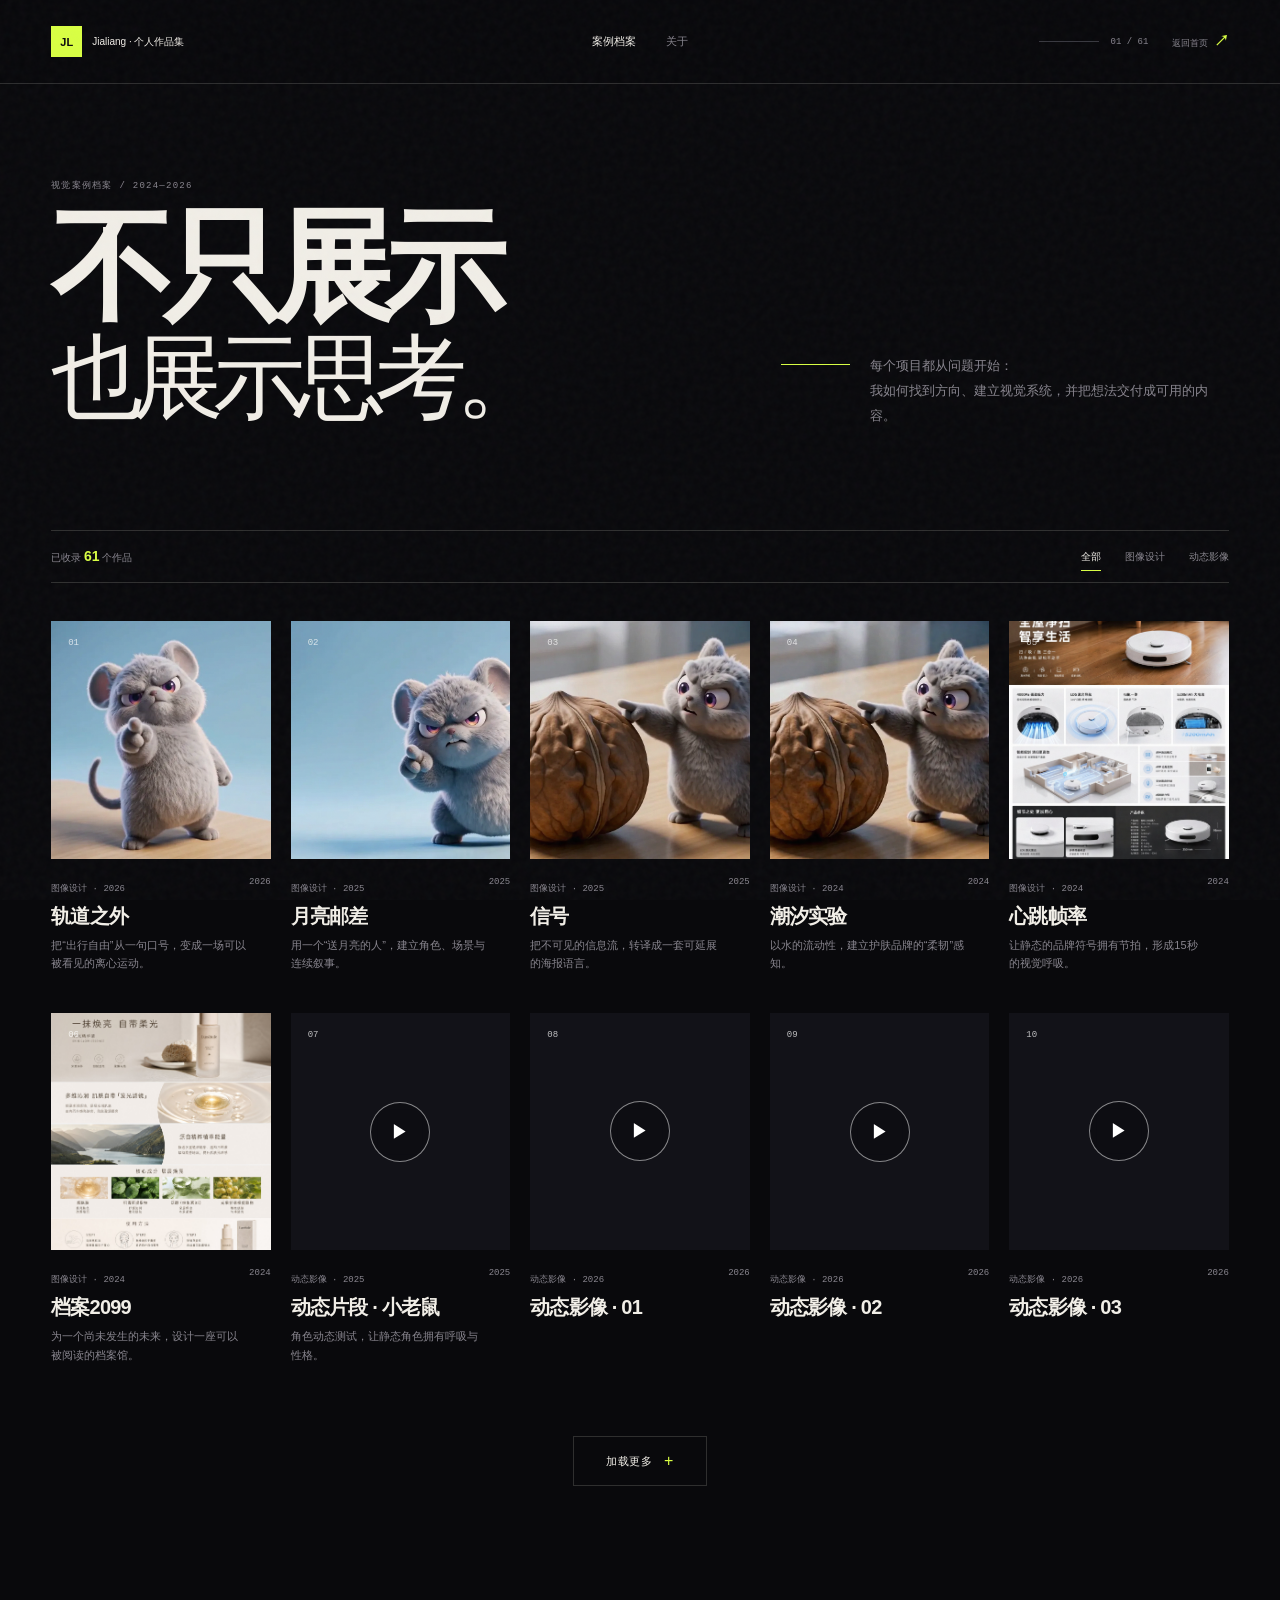
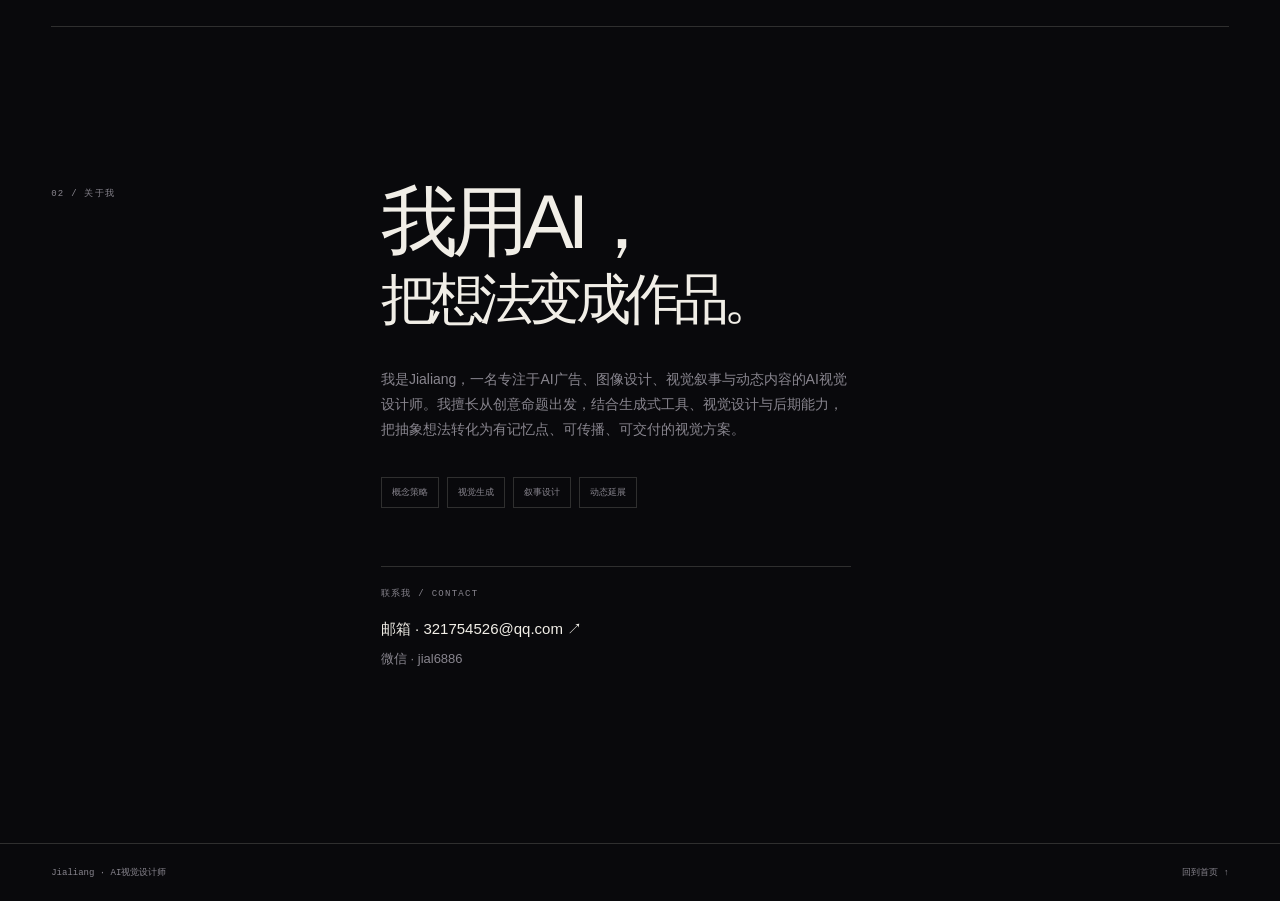
==== works.html @ 3bd09dd7 "update works.html" ====
<!doctype html>
<html lang="zh-CN">
<head>
<meta charset="utf-8">
<meta name="viewport" content="width=device-width,initial-scale=1">
<meta name="description" content="AI视觉设计案例档案">
<title>案例档案｜Jialiang</title>
<link rel="stylesheet" href="styles.css">
<link rel="stylesheet" href="gallery.css?v=20260818b">
<link rel="stylesheet" href="contact.css">
<script src="portfolio-data.js?v=20260819"></script>
</head>
<body class="works-page">
<div class="noise"></div>

<header class="works-header">
  <a class="logo" href="index.html"><i>JL</i><span>Jialiang · 个人作品集</span></a>
  <nav><a class="active" href="works.html">案例档案</a><a href="#about">关于</a></nav>
  <div class="header-tools">
    <span class="page-progress"><i></i></span>
    <span id="page-count">01 / 06</span>
    <a class="back-home" href="index.html">返回首页 <b>↗</b></a>
  </div>
</header>

<main class="works-main">
  <section class="works-intro">
    <div>
      <p class="overline">视觉案例档案 / 2024—2026</p>
      <h1>不只展示<br><em>也展示思考。</em></h1>
    </div>
    <div class="works-desc">
      <span class="intro-line"></span>
      <p>每个项目都从问题开始：<br>我如何找到方向、建立视觉系统，并把想法交付成可用的内容。</p>
    </div>
  </section>

  <div class="works-toolbar">
    <div class="works-count">已收录 <strong id="works-total">00</strong> 个作品</div>
    <div class="filters" id="works-filters">
      <button class="filter active" data-filter="全部">全部</button>
      <button class="filter" data-filter="图像设计">图像设计</button>
      <button class="filter" data-filter="动态影像">动态影像</button>
    </div>
  </div>

  <section id="works-grid" class="works-grid" aria-live="polite"></section>

  <div class="load-more-wrap">
    <button id="load-more" class="load-more" type="button">加载更多 <b>+</b></button>
  </div>

  <section id="about" class="works-about">
    <p class="overline">02 / 关于我</p>
    <div>
      <h2>我用AI，<br><em>把想法变成作品。</em></h2>
      <p>我是Jialiang，一名专注于AI广告、图像设计、视觉叙事与动态内容的AI视觉设计师。我擅长从创意命题出发，结合生成式工具、视觉设计与后期能力，把抽象想法转化为有记忆点、可传播、可交付的视觉方案。</p>
      <div class="about-tags"><span>概念策略</span><span>视觉生成</span><span>叙事设计</span><span>动态延展</span></div>
      <div class="contact-block">
        <p class="overline">联系我 / CONTACT</p>
        <a href="mailto:321754526@qq.com">邮箱 · 321754526@qq.com ↗</a>
        <span>微信 · jial6886</span>
      </div>
    </div>
  </section>
</main>

<footer class="works-footer">
  <span>Jialiang · AI视觉设计师</span>
  <a href="index.html">回到首页 ↑</a>
</footer>

<div id="lightbox" class="lightbox" aria-hidden="true">
  <div class="lightbox-top">
    <button id="lightbox-close" class="lightbox-close" aria-label="关闭">×</button>
    <span id="lightbox-count" class="lightbox-count">01 / 08</span>
  </div>
  <button id="lightbox-prev" class="lightbox-nav prev" aria-label="上一个">←</button>
  <button id="lightbox-next" class="lightbox-nav next" aria-label="下一个">→</button>
  <div class="lightbox-stage">
    <div class="lightbox-media">
      <img id="lightbox-image" src="" alt="">
      <video id="lightbox-video" controls controlsList="nodownload" disablePictureInPicture playsinline preload="metadata"></video>
    </div>
  </div>
  <div class="lightbox-caption">
    <div class="lightbox-caption-text">
      <p id="lightbox-kicker" class="overline"></p>
      <h2 id="lightbox-title"></h2>
      <p id="lightbox-note" class="lightbox-note"></p>
    </div>
  </div>
</div>

<script src="script.js?v=20260818b"></script>
</body>
</html>
---- styles.css ----
:root{--bg:#09090c;--panel:#121218;--white:#f1eee7;--muted:#88858e;--line:rgba(241,238,231,.16);--lime:#d9ff43;--violet:#8270ff;--serif:Georgia,'Times New Roman',serif}*{box-sizing:border-box}html{scroll-behavior:smooth}body{margin:0;background:var(--bg);color:var(--white);font-family:"Microsoft YaHei UI","Microsoft YaHei",Arial,sans-serif}body.no-scroll{overflow:hidden}a{text-decoration:none;color:inherit}button{font:inherit;color:inherit}.noise{position:fixed;inset:0;pointer-events:none;z-index:20;opacity:.035;background-image:url("data:image/svg+xml,%3Csvg viewBox='0 0 160 160' xmlns='http://www.w3.org/2000/svg'%3E%3Cfilter id='n'%3E%3CfeTurbulence type='fractalNoise' baseFrequency='.8' numOctaves='3'/%3E%3C/filter%3E%3Crect width='100%25' height='100%25' filter='url(%23n)'/%3E%3C/svg%3E")}.logo{display:flex;align-items:center;gap:10px}.logo i{display:grid;place-items:center;width:31px;height:31px;background:var(--lime);color:#09090c;font:700 11px Arial;font-style:normal}.logo span{font-size:10px}.home-page{min-height:100vh;overflow:hidden}.home-header,.home-footer{position:relative;z-index:2;display:flex;align-items:center;justify-content:space-between;padding:26px 4vw;font-size:11px;color:var(--muted)}.header-status{display:flex;align-items:center;gap:8px}.header-status b{width:6px;height:6px;background:var(--lime);border-radius:50%;box-shadow:0 0 0 4px rgba(217,255,67,.12)}.home-main{position:relative;display:grid;place-items:center;min-height:calc(100vh - 120px);padding:40px 8vw}.home-center{position:relative;z-index:2;width:min(720px,100%);text-align:center}.home-kicker{font-size:12px;color:var(--muted);letter-spacing:.08em;margin-bottom:28px}.home-kicker span{color:var(--lime)}.home-center h1{font:600 clamp(70px,12vw,170px)/.82 Arial,sans-serif;letter-spacing:-.09em;margin:0}.home-center h1 em{font:400 .72em var(--serif)}.home-center p{font-size:14px;line-height:1.8;color:var(--muted);margin:35px 0 42px}.enter-button{display:inline-flex;align-items:center;gap:28px;padding:17px 19px 17px 24px;border:1px solid var(--lime);color:var(--lime);font-size:13px;transition:.3s}.enter-button i{display:grid;place-items:center;width:30px;height:30px;background:var(--lime);color:#09090c;font-style:normal;font-size:18px;transition:.3s}.enter-button:hover{background:var(--lime);color:#09090c}.enter-button:hover i{transform:rotate(45deg)}.home-vertical,.home-side-note,.home-scroll{position:absolute;font:10px/1.5 Consolas,monospace;color:var(--muted);letter-spacing:.08em}.home-vertical{left:4vw;top:50%;writing-mode:vertical-rl;transform:translateY(-50%)}.home-vertical small,.home-scroll span{color:var(--lime)}.home-side-note{right:4vw;top:50%;transform:translateY(-50%)}.home-scroll{bottom:40px;left:50%;transform:translateX(-50%)}.home-footer{border-top:1px solid var(--line);padding-top:16px}.home-orbit{position:absolute;border:1px solid rgba(130,112,255,.42);border-radius:50%;pointer-events:none}.orbit-one{width:70vw;height:70vw;max-width:940px;max-height:940px;left:50%;top:50%;transform:translate(-50%,-50%) rotate(18deg);box-shadow:0 0 120px rgba(130,112,255,.12);animation:float 12s ease-in-out infinite}.orbit-two{width:47vw;height:47vw;max-width:620px;max-height:620px;left:50%;top:50%;transform:translate(-50%,-50%) rotate(-28deg);border-color:rgba(217,255,67,.2);animation:float 9s ease-in-out infinite reverse}.cursor-glow{position:fixed;left:0;top:0;width:580px;height:580px;margin:-290px 0 0 -290px;border-radius:50%;pointer-events:none;z-index:1;background:radial-gradient(circle,rgba(130,112,255,.15),rgba(217,255,67,.05) 42%,transparent 68%);opacity:0;transition:opacity .6s}@media(pointer:fine){.cursor-glow{opacity:1}}@keyframes float{50%{transform:translate(-50%,-50%) rotate(28deg) scale(1.03)}}
.works-header{height:84px;display:grid;grid-template-columns:1fr auto 1fr;align-items:center;padding:0 4vw;border-bottom:1px solid var(--line);position:sticky;top:0;z-index:15;background:rgba(9,9,12,.88);backdrop-filter:blur(18px)}.works-header nav{display:flex;gap:30px;font-size:11px;color:var(--muted)}.works-header nav a.active{color:var(--white)}.header-tools{display:flex;align-items:center;justify-content:flex-end;gap:12px;font:9px Consolas,monospace;color:var(--muted)}.page-progress{width:60px;height:1px;background:#38383f}.page-progress i{display:block;width:20%;height:1px;background:var(--lime);transition:width .25s}.back-home{margin-left:12px}.back-home b{color:var(--lime);font-size:15px}.works-main{max-width:1420px;margin:auto;padding:95px 4vw 130px}.works-intro{display:grid;grid-template-columns:1fr 38%;align-items:end;padding-bottom:90px}.overline{font:9px Consolas,monospace;letter-spacing:.14em;color:var(--muted);margin:0 0 26px}.works-intro h1{font:600 clamp(72px,9.5vw,150px)/.81 Arial,sans-serif;letter-spacing:-.09em;margin:0}.works-intro h1 em{font:400 .76em var(--serif)}.works-desc{display:flex;align-items:flex-start;gap:20px;padding-bottom:12px}.works-desc p{font-size:13px;line-height:1.9;color:var(--muted);margin:0}.intro-line{width:70px;height:1px;background:var(--lime);margin-top:10px}.works-toolbar{display:flex;justify-content:space-between;align-items:center;border-block:1px solid var(--line);padding:17px 0;margin-bottom:38px}.works-count{font-size:10px;color:var(--muted)}.works-count strong{color:var(--lime);font-size:14px}.filters{display:flex;gap:24px}.filter{border:0;background:none;padding:0;color:var(--muted);font-size:10px;cursor:pointer;position:relative}.filter:after{content:'';position:absolute;left:0;right:0;bottom:-7px;height:1px;background:var(--lime);transform:scaleX(0);transition:.25s}.filter.active,.filter:hover{color:var(--white)}.filter.active:after{transform:scaleX(1)}.works-grid{display:grid;grid-template-columns:repeat(2,1fr);gap:78px 26px}.work-card[hidden]{display:none}.featured{grid-column:span 2}.case-trigger{display:block;width:100%;padding:0;border:0;background:none;text-align:left;cursor:pointer}.work-image{position:relative;overflow:hidden;background:var(--panel);aspect-ratio:1.3}.featured .work-image{aspect-ratio:2.06}.work-image img{width:100%;height:100%;object-fit:cover;transition:transform .8s cubic-bezier(.2,.7,.2,1),filter .45s}.work-image:after{content:'';position:absolute;inset:0;background:rgba(9,9,12,0);transition:.4s}.work-card:hover img{transform:scale(1.055);filter:saturate(1.18)}.work-card:hover .work-image:after{background:rgba(9,9,12,.2)}.image-index{position:absolute;z-index:2;top:17px;left:17px;font:9px Consolas,monospace;color:rgba(255,255,255,.72)}.view-mark{position:absolute;z-index:2;right:18px;bottom:18px;padding:11px 13px;background:var(--lime);color:#09090c;font-size:10px;opacity:0;transform:translateY(10px);transition:.35s}.work-card:hover .view-mark{opacity:1;transform:none}.work-info{display:flex;justify-content:space-between;padding-top:18px}.work-info small,.work-info time{font:9px Consolas,monospace;color:var(--muted)}.work-info h2{font-size:26px;letter-spacing:-.05em;margin:9px 0 5px}.work-info p{font-size:11px;color:var(--muted);margin:0;max-width:500px}.works-about{display:grid;grid-template-columns:20% 1fr;gap:8%;padding:160px 0 45px;border-top:1px solid var(--line);margin-top:140px}.works-about h2{font:500 clamp(50px,6vw,88px)/.9 Arial,sans-serif;letter-spacing:-.08em;margin:0 0 30px}.works-about h2 em{font:400 .72em var(--serif)}.works-about>div>p{max-width:470px;font-size:14px;line-height:1.8;color:var(--muted)}.about-tags{display:flex;gap:8px;flex-wrap:wrap;margin-top:35px}.about-tags span{border:1px solid var(--line);padding:8px 10px;font-size:9px;color:var(--muted)}.works-footer{display:flex;justify-content:space-between;padding:22px 4vw;border-top:1px solid var(--line);color:var(--muted);font:9px Consolas,monospace}.case-overlay{position:fixed;inset:0;z-index:30;background:rgba(0,0,0,.76);backdrop-filter:blur(12px);opacity:0;pointer-events:none;transition:opacity .4s;overflow:auto}.case-overlay.open{opacity:1;pointer-events:auto}.case-close{position:fixed;z-index:33;right:28px;top:22px;width:44px;height:44px;border:1px solid rgba(255,255,255,.3);background:#09090c;color:var(--white);font-size:27px;cursor:pointer}.case-panel{min-height:100vh;background:#101015;width:min(1180px,94vw);margin-left:auto;transform:translateX(100%);transition:transform .55s cubic-bezier(.76,0,.24,1)}.case-overlay.open .case-panel{transform:none}.case-hero{display:grid;grid-template-columns:58% 42%;min-height:620px}.case-hero>img{width:100%;height:100%;object-fit:cover}.case-hero>div{padding:95px 58px;display:flex;flex-direction:column;justify-content:flex-end}.case-hero h2{font:600 clamp(52px,6vw,90px)/.88 Arial;margin:0 0 28px;letter-spacing:-.07em}.case-hero>div>p:last-child{font-size:14px;line-height:1.8;color:var(--muted)}.case-body{padding:65px 6vw 85px}.case-facts{display:grid;grid-template-columns:repeat(3,1fr);border-block:1px solid var(--line);padding:20px 0;margin-bottom:75px}.case-facts span{font-size:9px;color:var(--muted);border-right:1px solid var(--line);padding-left:20px}.case-facts span:first-child{padding-left:0}.case-facts span:last-child{border:0}.case-facts strong{display:block;color:var(--white);font-size:12px;font-weight:400;margin-top:8px}.case-sections{display:grid;grid-template-columns:repeat(3,1fr);gap:42px}.case-sections section{border-top:1px solid var(--line);padding-top:16px}.case-sections small{font:9px Consolas,monospace;color:var(--lime)}.case-sections p{font-size:13px;line-height:1.8;color:#aaa7ae}.case-gallery{margin-top:76px;border-top:1px solid var(--line);padding-top:24px}.case-gallery img{display:block;width:100%;background:#15151c}.case-next{display:flex;justify-content:space-between;align-items:center;border-top:1px solid var(--line);margin-top:75px;padding-top:20px;font-size:10px;color:var(--muted)}.case-next button{border:0;background:none;color:var(--lime);cursor:pointer}.work-card{opacity:0;transform:translateY(30px);transition:opacity .8s cubic-bezier(.2,.7,.2,1),transform .8s cubic-bezier(.2,.7,.2,1)}.work-card.revealed{opacity:1;transform:none}.home-center>*{opacity:0;animation:enterUp 1s cubic-bezier(.2,.7,.2,1) forwards}.home-center>*:nth-child(1){animation-delay:.08s}.home-center>*:nth-child(2){animation-delay:.16s}.home-center>*:nth-child(3){animation-delay:.28s}.home-center>*:nth-child(4){animation-delay:.4s}@keyframes enterUp{from{opacity:0;transform:translateY(28px);filter:blur(7px)}to{opacity:1;transform:none;filter:none}}
@media(max-width:760px){.home-header,.home-footer{padding-inline:20px}.home-main{padding:30px 20px}.home-vertical{left:20px;top:20px;transform:none;writing-mode:horizontal-tb}.home-side-note{display:none}.home-center h1{font-size:clamp(66px,19vw,120px)}.works-header{padding:0 20px;height:72px;grid-template-columns:1fr auto}.works-header nav,.page-progress,.header-tools>span{display:none}.works-main{padding:60px 20px 80px}.works-intro{display:block;padding-bottom:55px}.works-intro h1{font-size:74px}.works-desc{margin-top:38px}.works-toolbar{display:block}.filters{overflow:auto;white-space:nowrap;margin-top:20px;padding-bottom:7px}.works-grid{display:block}.work-card,.featured{margin-bottom:55px;opacity:1;transform:none;transition:none}.work-image,.featured .work-image{aspect-ratio:1.18}.works-about{display:block;padding-top:80px;margin-top:80px}.works-about h2{font-size:55px}.case-panel{width:100vw}.case-hero{display:block}.case-hero>img{height:45vh}.case-hero>div{padding:55px 24px}.case-body{padding:45px 24px}.case-facts,.case-sections{grid-template-columns:1fr}.case-facts span{border-right:0;border-bottom:1px solid var(--line);padding:14px 0}.case-sections{gap:28px}.case-close{right:14px;top:14px}.works-footer{padding-inline:20px}}
---- gallery.css ----
/* ===== 极简媒体画廊（方案 A） ===== */
.works-grid{display:grid;grid-template-columns:repeat(5,1fr);gap:40px 20px}
.work-trigger{display:block;width:100%;padding:0;border:0;background:none;text-align:left;cursor:pointer;color:inherit}
.work-image{aspect-ratio:1/1.08}
.work-media{display:block;width:100%;height:100%;object-fit:cover;pointer-events:none;-webkit-user-select:none;user-select:none;-webkit-user-drag:none;user-drag:none;transition:transform .8s cubic-bezier(.2,.7,.2,1),filter .45s}
.work-card:hover .work-media{transform:scale(1.05);filter:saturate(1.15)}
.play-badge{position:absolute;z-index:2;left:50%;top:50%;width:60px;height:60px;margin:-30px 0 0 -30px;display:grid;place-items:center;border:1px solid rgba(255,255,255,.5);border-radius:50%;background:rgba(9,9,12,.42);backdrop-filter:blur(5px);color:#fff;font-size:18px;transition:.35s}
.work-card:hover .play-badge{background:var(--lime);color:#09090c;border-color:var(--lime)}
.works-grid .work-info h2{font-size:20px;letter-spacing:-.04em;margin:8px 0 6px}
.works-grid .work-info p{font-size:11px;line-height:1.7;color:var(--muted)}

/* 加载更多 */
.load-more-wrap{display:flex;justify-content:center;padding:72px 0 0}
.load-more-wrap[hidden]{display:none}
.load-more{display:inline-flex;align-items:center;gap:12px;padding:15px 32px;border:1px solid var(--line);background:none;color:var(--white);font-size:11px;letter-spacing:.04em;cursor:pointer;transition:.3s}
.load-more b{color:var(--lime);font-size:16px;font-weight:400;transition:transform .3s}
.load-more:hover{border-color:var(--lime);color:var(--lime)}
.load-more:hover b{transform:rotate(90deg)}

/* ===== 灯箱 ===== */
.lightbox{position:fixed;inset:0;z-index:60;display:flex;flex-direction:column;background:rgba(6,6,9,.94);backdrop-filter:blur(9px);opacity:0;pointer-events:none;transition:opacity .35s}
.lightbox.open{opacity:1;pointer-events:auto}
.lightbox-top{position:absolute;top:0;left:0;right:0;z-index:3;display:flex;justify-content:space-between;align-items:center;padding:20px 28px}
.lightbox-close{width:44px;height:44px;border:1px solid rgba(255,255,255,.3);background:transparent;color:var(--white);font-size:26px;line-height:1;cursor:pointer;transition:.3s}
.lightbox-close:hover{border-color:var(--lime);color:var(--lime)}
.lightbox-count{font:10px Consolas,monospace;letter-spacing:.08em;color:var(--muted)}
.lightbox-stage{flex:1;display:flex;align-items:center;justify-content:center;min-height:0;padding:80px 130px 18px}
.lightbox-media{position:relative;width:100%;height:100%;display:flex;align-items:center;justify-content:center}
.lightbox-media img,.lightbox-media video{max-width:100%;max-height:100%;object-fit:contain;-webkit-user-select:none;user-select:none;-webkit-user-drag:none;user-drag:none;-webkit-touch-callout:none}
.lightbox-media img{background:transparent}
.lightbox-media video{background:#000;border-radius:2px}
.lightbox-media [hidden]{display:none}
.lightbox-caption{display:flex;justify-content:space-between;align-items:flex-end;gap:40px;padding:22px 130px 34px}
.lightbox-caption-text{max-width:620px}
.lightbox-caption .overline{margin:0 0 14px}
.lightbox-caption h2{font:600 clamp(30px,4vw,52px)/1.02 Arial,sans-serif;letter-spacing:-.05em;margin:0 0 12px}
.lightbox-note{font-size:13px;line-height:1.8;color:var(--muted);margin:0}
.lightbox-note[hidden]{display:none}
.lightbox-nav{position:absolute;top:50%;transform:translateY(-50%);z-index:3;width:54px;height:54px;display:grid;place-items:center;border:1px solid rgba(255,255,255,.28);background:rgba(9,9,12,.5);color:var(--white);font-size:20px;cursor:pointer;transition:.3s}
.lightbox-nav:hover{background:var(--lime);color:#09090c;border-color:var(--lime)}
.lightbox-nav.prev{left:26px}
.lightbox-nav.next{right:26px}

@media(min-width:761px) and (max-width:1100px){
  .works-grid{grid-template-columns:repeat(3,1fr);gap:36px 18px}
}

@media(max-width:760px){
  .works-grid{display:grid;grid-template-columns:1fr;gap:52px 0}
  .work-card{margin-bottom:0}
  .work-image{aspect-ratio:1/1.06}
  .lightbox-stage{padding:70px 16px 12px}
  .lightbox-caption{padding:16px 16px 26px}
  .lightbox-caption h2{font-size:28px}
  .lightbox-nav{width:44px;height:44px}
  .lightbox-nav.prev{left:10px}
  .lightbox-nav.next{right:10px}
  .lightbox-top{padding:14px 16px}
}
---- contact.css ----
.contact-block{display:grid;grid-template-columns:1fr;gap:11px;margin-top:58px;padding-top:20px;border-top:1px solid var(--line);max-width:470px}.contact-block .overline{margin:0 0 9px}.contact-block a{font-size:15px;color:var(--white)}.contact-block>a:hover{color:var(--lime)}.contact-block>span{font-size:13px;color:var(--muted)}
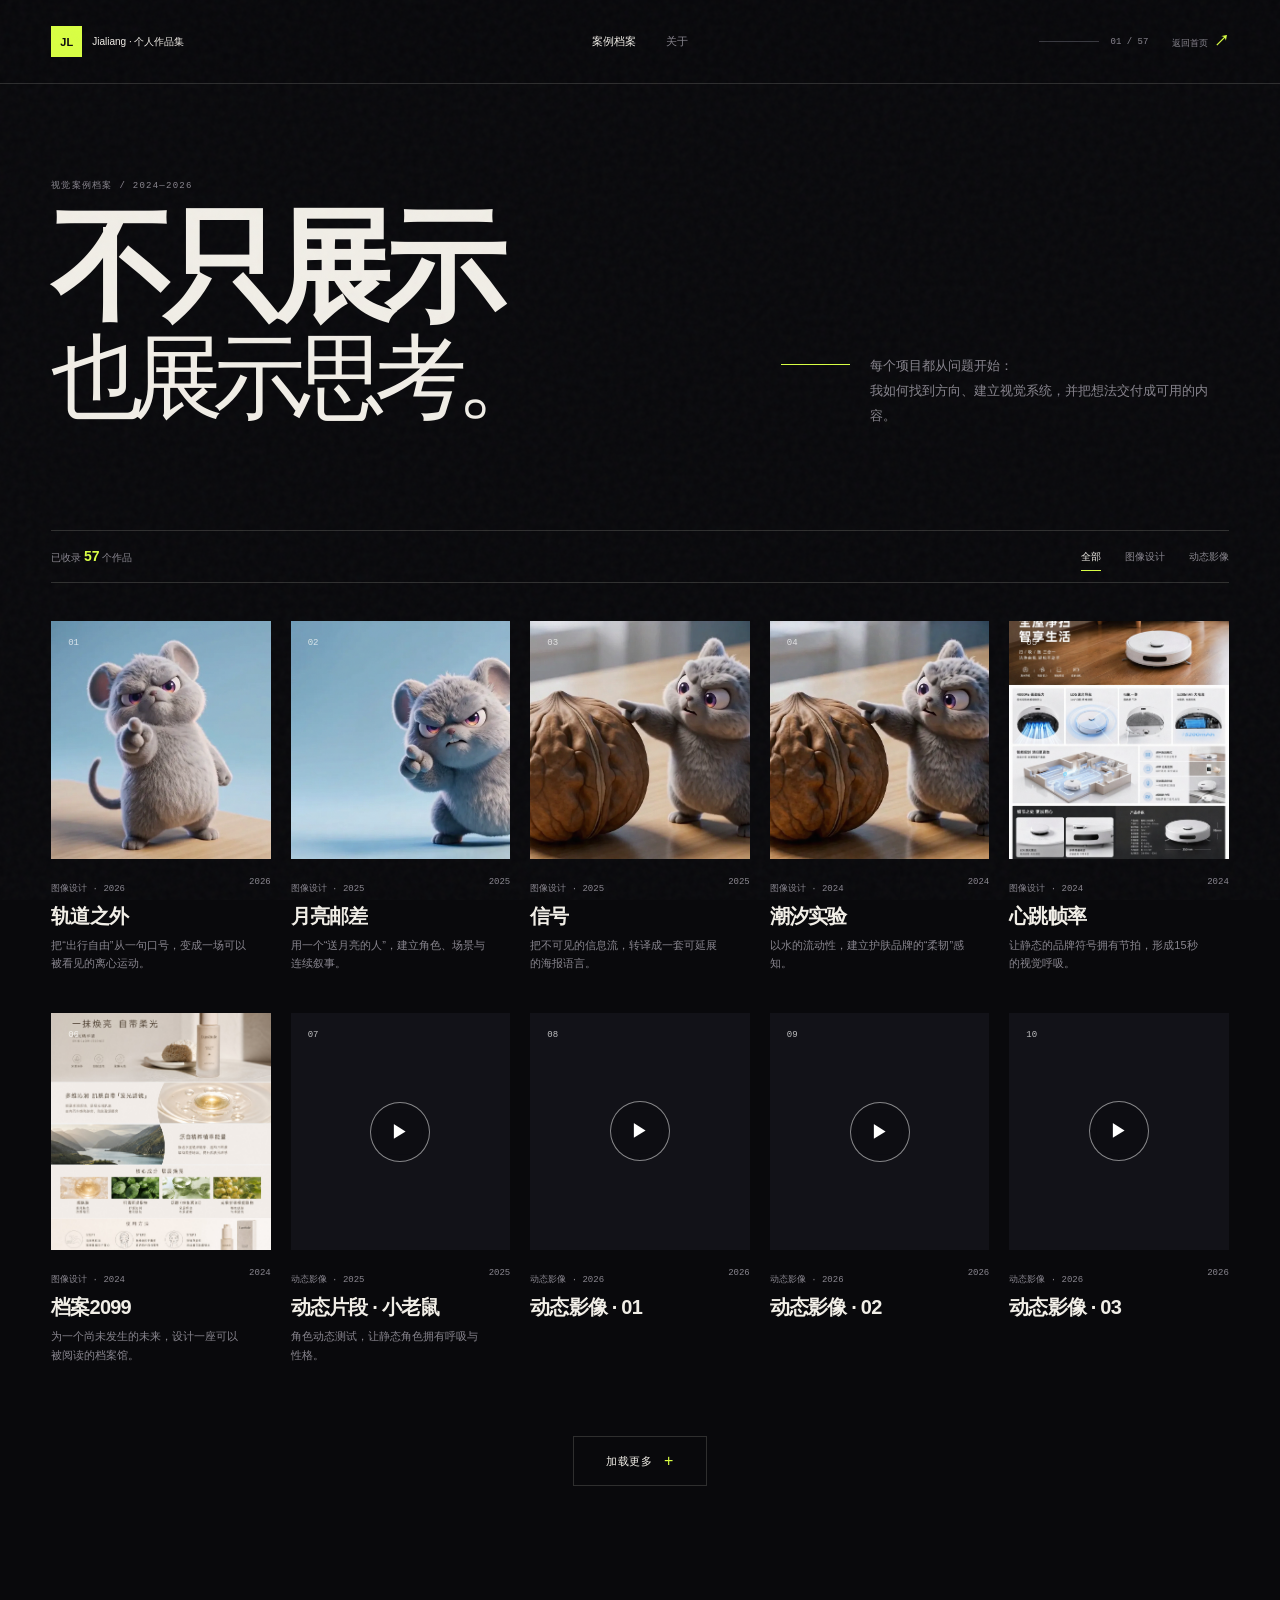
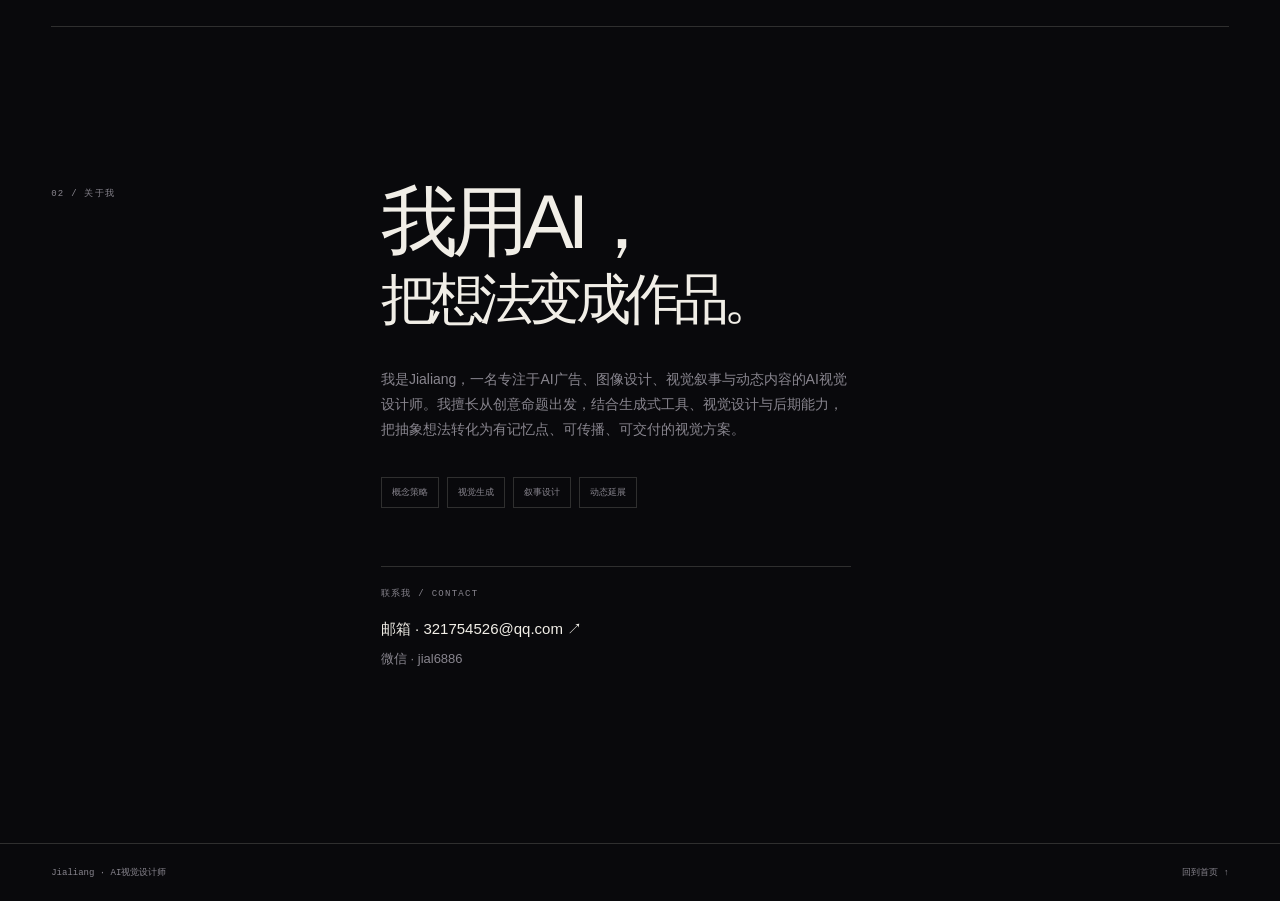
==== commit 3f73cf7c: "update works.html" ====
--- a/works.html
+++ b/works.html
@@ -5,7 +5,7 @@
 <meta name="viewport" content="width=device-width,initial-scale=1">
 <meta name="description" content="AI视觉设计案例档案">
 <title>案例档案｜Jialiang</title>
-<link rel="stylesheet" href="styles.css">
+<link rel="stylesheet" href="styles.css?v=20260819">
 <link rel="stylesheet" href="gallery.css?v=20260818b">
 <link rel="stylesheet" href="contact.css">
 <script src="portfolio-data.js?v=20260819"></script>
--- a/styles.css
+++ b/styles.css
@@ -1,3 +1,3 @@
-:root{--bg:#09090c;--panel:#121218;--white:#f1eee7;--muted:#88858e;--line:rgba(241,238,231,.16);--lime:#d9ff43;--violet:#8270ff;--serif:Georgia,'Times New Roman',serif}*{box-sizing:border-box}html{scroll-behavior:smooth}body{margin:0;background:var(--bg);color:var(--white);font-family:"Microsoft YaHei UI","Microsoft YaHei",Arial,sans-serif}body.no-scroll{overflow:hidden}a{text-decoration:none;color:inherit}button{font:inherit;color:inherit}.noise{position:fixed;inset:0;pointer-events:none;z-index:20;opacity:.035;background-image:url("data:image/svg+xml,%3Csvg viewBox='0 0 160 160' xmlns='http://www.w3.org/2000/svg'%3E%3Cfilter id='n'%3E%3CfeTurbulence type='fractalNoise' baseFrequency='.8' numOctaves='3'/%3E%3C/filter%3E%3Crect width='100%25' height='100%25' filter='url(%23n)'/%3E%3C/svg%3E")}.logo{display:flex;align-items:center;gap:10px}.logo i{display:grid;place-items:center;width:31px;height:31px;background:var(--lime);color:#09090c;font:700 11px Arial;font-style:normal}.logo span{font-size:10px}.home-page{min-height:100vh;overflow:hidden}.home-header,.home-footer{position:relative;z-index:2;display:flex;align-items:center;justify-content:space-between;padding:26px 4vw;font-size:11px;color:var(--muted)}.header-status{display:flex;align-items:center;gap:8px}.header-status b{width:6px;height:6px;background:var(--lime);border-radius:50%;box-shadow:0 0 0 4px rgba(217,255,67,.12)}.home-main{position:relative;display:grid;place-items:center;min-height:calc(100vh - 120px);padding:40px 8vw}.home-center{position:relative;z-index:2;width:min(720px,100%);text-align:center}.home-kicker{font-size:12px;color:var(--muted);letter-spacing:.08em;margin-bottom:28px}.home-kicker span{color:var(--lime)}.home-center h1{font:600 clamp(70px,12vw,170px)/.82 Arial,sans-serif;letter-spacing:-.09em;margin:0}.home-center h1 em{font:400 .72em var(--serif)}.home-center p{font-size:14px;line-height:1.8;color:var(--muted);margin:35px 0 42px}.enter-button{display:inline-flex;align-items:center;gap:28px;padding:17px 19px 17px 24px;border:1px solid var(--lime);color:var(--lime);font-size:13px;transition:.3s}.enter-button i{display:grid;place-items:center;width:30px;height:30px;background:var(--lime);color:#09090c;font-style:normal;font-size:18px;transition:.3s}.enter-button:hover{background:var(--lime);color:#09090c}.enter-button:hover i{transform:rotate(45deg)}.home-vertical,.home-side-note,.home-scroll{position:absolute;font:10px/1.5 Consolas,monospace;color:var(--muted);letter-spacing:.08em}.home-vertical{left:4vw;top:50%;writing-mode:vertical-rl;transform:translateY(-50%)}.home-vertical small,.home-scroll span{color:var(--lime)}.home-side-note{right:4vw;top:50%;transform:translateY(-50%)}.home-scroll{bottom:40px;left:50%;transform:translateX(-50%)}.home-footer{border-top:1px solid var(--line);padding-top:16px}.home-orbit{position:absolute;border:1px solid rgba(130,112,255,.42);border-radius:50%;pointer-events:none}.orbit-one{width:70vw;height:70vw;max-width:940px;max-height:940px;left:50%;top:50%;transform:translate(-50%,-50%) rotate(18deg);box-shadow:0 0 120px rgba(130,112,255,.12);animation:float 12s ease-in-out infinite}.orbit-two{width:47vw;height:47vw;max-width:620px;max-height:620px;left:50%;top:50%;transform:translate(-50%,-50%) rotate(-28deg);border-color:rgba(217,255,67,.2);animation:float 9s ease-in-out infinite reverse}.cursor-glow{position:fixed;left:0;top:0;width:580px;height:580px;margin:-290px 0 0 -290px;border-radius:50%;pointer-events:none;z-index:1;background:radial-gradient(circle,rgba(130,112,255,.15),rgba(217,255,67,.05) 42%,transparent 68%);opacity:0;transition:opacity .6s}@media(pointer:fine){.cursor-glow{opacity:1}}@keyframes float{50%{transform:translate(-50%,-50%) rotate(28deg) scale(1.03)}}
-.works-header{height:84px;display:grid;grid-template-columns:1fr auto 1fr;align-items:center;padding:0 4vw;border-bottom:1px solid var(--line);position:sticky;top:0;z-index:15;background:rgba(9,9,12,.88);backdrop-filter:blur(18px)}.works-header nav{display:flex;gap:30px;font-size:11px;color:var(--muted)}.works-header nav a.active{color:var(--white)}.header-tools{display:flex;align-items:center;justify-content:flex-end;gap:12px;font:9px Consolas,monospace;color:var(--muted)}.page-progress{width:60px;height:1px;background:#38383f}.page-progress i{display:block;width:20%;height:1px;background:var(--lime);transition:width .25s}.back-home{margin-left:12px}.back-home b{color:var(--lime);font-size:15px}.works-main{max-width:1420px;margin:auto;padding:95px 4vw 130px}.works-intro{display:grid;grid-template-columns:1fr 38%;align-items:end;padding-bottom:90px}.overline{font:9px Consolas,monospace;letter-spacing:.14em;color:var(--muted);margin:0 0 26px}.works-intro h1{font:600 clamp(72px,9.5vw,150px)/.81 Arial,sans-serif;letter-spacing:-.09em;margin:0}.works-intro h1 em{font:400 .76em var(--serif)}.works-desc{display:flex;align-items:flex-start;gap:20px;padding-bottom:12px}.works-desc p{font-size:13px;line-height:1.9;color:var(--muted);margin:0}.intro-line{width:70px;height:1px;background:var(--lime);margin-top:10px}.works-toolbar{display:flex;justify-content:space-between;align-items:center;border-block:1px solid var(--line);padding:17px 0;margin-bottom:38px}.works-count{font-size:10px;color:var(--muted)}.works-count strong{color:var(--lime);font-size:14px}.filters{display:flex;gap:24px}.filter{border:0;background:none;padding:0;color:var(--muted);font-size:10px;cursor:pointer;position:relative}.filter:after{content:'';position:absolute;left:0;right:0;bottom:-7px;height:1px;background:var(--lime);transform:scaleX(0);transition:.25s}.filter.active,.filter:hover{color:var(--white)}.filter.active:after{transform:scaleX(1)}.works-grid{display:grid;grid-template-columns:repeat(2,1fr);gap:78px 26px}.work-card[hidden]{display:none}.featured{grid-column:span 2}.case-trigger{display:block;width:100%;padding:0;border:0;background:none;text-align:left;cursor:pointer}.work-image{position:relative;overflow:hidden;background:var(--panel);aspect-ratio:1.3}.featured .work-image{aspect-ratio:2.06}.work-image img{width:100%;height:100%;object-fit:cover;transition:transform .8s cubic-bezier(.2,.7,.2,1),filter .45s}.work-image:after{content:'';position:absolute;inset:0;background:rgba(9,9,12,0);transition:.4s}.work-card:hover img{transform:scale(1.055);filter:saturate(1.18)}.work-card:hover .work-image:after{background:rgba(9,9,12,.2)}.image-index{position:absolute;z-index:2;top:17px;left:17px;font:9px Consolas,monospace;color:rgba(255,255,255,.72)}.view-mark{position:absolute;z-index:2;right:18px;bottom:18px;padding:11px 13px;background:var(--lime);color:#09090c;font-size:10px;opacity:0;transform:translateY(10px);transition:.35s}.work-card:hover .view-mark{opacity:1;transform:none}.work-info{display:flex;justify-content:space-between;padding-top:18px}.work-info small,.work-info time{font:9px Consolas,monospace;color:var(--muted)}.work-info h2{font-size:26px;letter-spacing:-.05em;margin:9px 0 5px}.work-info p{font-size:11px;color:var(--muted);margin:0;max-width:500px}.works-about{display:grid;grid-template-columns:20% 1fr;gap:8%;padding:160px 0 45px;border-top:1px solid var(--line);margin-top:140px}.works-about h2{font:500 clamp(50px,6vw,88px)/.9 Arial,sans-serif;letter-spacing:-.08em;margin:0 0 30px}.works-about h2 em{font:400 .72em var(--serif)}.works-about>div>p{max-width:470px;font-size:14px;line-height:1.8;color:var(--muted)}.about-tags{display:flex;gap:8px;flex-wrap:wrap;margin-top:35px}.about-tags span{border:1px solid var(--line);padding:8px 10px;font-size:9px;color:var(--muted)}.works-footer{display:flex;justify-content:space-between;padding:22px 4vw;border-top:1px solid var(--line);color:var(--muted);font:9px Consolas,monospace}.case-overlay{position:fixed;inset:0;z-index:30;background:rgba(0,0,0,.76);backdrop-filter:blur(12px);opacity:0;pointer-events:none;transition:opacity .4s;overflow:auto}.case-overlay.open{opacity:1;pointer-events:auto}.case-close{position:fixed;z-index:33;right:28px;top:22px;width:44px;height:44px;border:1px solid rgba(255,255,255,.3);background:#09090c;color:var(--white);font-size:27px;cursor:pointer}.case-panel{min-height:100vh;background:#101015;width:min(1180px,94vw);margin-left:auto;transform:translateX(100%);transition:transform .55s cubic-bezier(.76,0,.24,1)}.case-overlay.open .case-panel{transform:none}.case-hero{display:grid;grid-template-columns:58% 42%;min-height:620px}.case-hero>img{width:100%;height:100%;object-fit:cover}.case-hero>div{padding:95px 58px;display:flex;flex-direction:column;justify-content:flex-end}.case-hero h2{font:600 clamp(52px,6vw,90px)/.88 Arial;margin:0 0 28px;letter-spacing:-.07em}.case-hero>div>p:last-child{font-size:14px;line-height:1.8;color:var(--muted)}.case-body{padding:65px 6vw 85px}.case-facts{display:grid;grid-template-columns:repeat(3,1fr);border-block:1px solid var(--line);padding:20px 0;margin-bottom:75px}.case-facts span{font-size:9px;color:var(--muted);border-right:1px solid var(--line);padding-left:20px}.case-facts span:first-child{padding-left:0}.case-facts span:last-child{border:0}.case-facts strong{display:block;color:var(--white);font-size:12px;font-weight:400;margin-top:8px}.case-sections{display:grid;grid-template-columns:repeat(3,1fr);gap:42px}.case-sections section{border-top:1px solid var(--line);padding-top:16px}.case-sections small{font:9px Consolas,monospace;color:var(--lime)}.case-sections p{font-size:13px;line-height:1.8;color:#aaa7ae}.case-gallery{margin-top:76px;border-top:1px solid var(--line);padding-top:24px}.case-gallery img{display:block;width:100%;background:#15151c}.case-next{display:flex;justify-content:space-between;align-items:center;border-top:1px solid var(--line);margin-top:75px;padding-top:20px;font-size:10px;color:var(--muted)}.case-next button{border:0;background:none;color:var(--lime);cursor:pointer}.work-card{opacity:0;transform:translateY(30px);transition:opacity .8s cubic-bezier(.2,.7,.2,1),transform .8s cubic-bezier(.2,.7,.2,1)}.work-card.revealed{opacity:1;transform:none}.home-center>*{opacity:0;animation:enterUp 1s cubic-bezier(.2,.7,.2,1) forwards}.home-center>*:nth-child(1){animation-delay:.08s}.home-center>*:nth-child(2){animation-delay:.16s}.home-center>*:nth-child(3){animation-delay:.28s}.home-center>*:nth-child(4){animation-delay:.4s}@keyframes enterUp{from{opacity:0;transform:translateY(28px);filter:blur(7px)}to{opacity:1;transform:none;filter:none}}
+:root{--bg:#09090c;--panel:#121218;--white:#f1eee7;--muted:#88858e;--line:rgba(241,238,231,.16);--lime:#d9ff43;--violet:#8270ff;--serif:Georgia,'Times New Roman',serif}*{box-sizing:border-box}html{scroll-behavior:smooth}body{margin:0;background:var(--bg);color:var(--white);font-family:"Microsoft YaHei UI","Microsoft YaHei",Arial,sans-serif}body.no-scroll{overflow:hidden}a{text-decoration:none;color:inherit}button{font:inherit;color:inherit}.noise{position:fixed;inset:0;pointer-events:none;z-index:20;opacity:.035;background-image:url("data:image/svg+xml,%3Csvg viewBox='0 0 160 160' xmlns='http://www.w3.org/2000/svg'%3E%3Cfilter id='n'%3E%3CfeTurbulence type='fractalNoise' baseFrequency='.8' numOctaves='3'/%3E%3C/filter%3E%3Crect width='100%25' height='100%25' filter='url(%23n)'/%3E%3C/svg%3E")}.logo{display:flex;align-items:center;gap:10px}.logo i{display:grid;place-items:center;width:31px;height:31px;background:var(--lime);color:#09090c;font:700 11px Arial;font-style:normal}.logo span{font-size:10px}.home-page{min-height:100vh;overflow:hidden}.home-header,.home-footer{position:relative;z-index:2;display:flex;align-items:center;justify-content:space-between;padding:26px 4vw;font-size:11px;color:var(--muted)}.header-status{display:flex;align-items:center;gap:8px}.header-status b{width:6px;height:6px;background:var(--lime);border-radius:50%;box-shadow:0 0 0 4px rgba(217,255,67,.12)}.home-main{position:relative;display:grid;place-items:center;min-height:calc(100vh - 120px);padding:40px 8vw}.home-center{position:relative;z-index:2;width:min(860px,100%);text-align:center}.home-kicker{font-size:12px;color:var(--muted);letter-spacing:.08em;margin-bottom:28px}.home-kicker span{color:var(--lime)}.home-center h1{font:600 clamp(70px,12vw,220px)/.82 Arial,sans-serif;letter-spacing:-.09em;margin:0}.home-center h1 em{font:400 .72em var(--serif)}.home-center p{font-size:14px;line-height:1.8;color:var(--muted);margin:35px 0 42px}.enter-button{display:inline-flex;align-items:center;gap:28px;padding:17px 19px 17px 24px;border:1px solid var(--lime);color:var(--lime);font-size:13px;transition:.3s}.enter-button i{display:grid;place-items:center;width:30px;height:30px;background:var(--lime);color:#09090c;font-style:normal;font-size:18px;transition:.3s}.enter-button:hover{background:var(--lime);color:#09090c}.enter-button:hover i{transform:rotate(45deg)}.home-vertical,.home-side-note,.home-scroll{position:absolute;font:10px/1.5 Consolas,monospace;color:var(--muted);letter-spacing:.08em}.home-vertical{left:4vw;top:50%;writing-mode:vertical-rl;transform:translateY(-50%)}.home-vertical small,.home-scroll span{color:var(--lime)}.home-side-note{right:4vw;top:50%;transform:translateY(-50%)}.home-scroll{bottom:40px;left:50%;transform:translateX(-50%)}.home-footer{border-top:1px solid var(--line);padding-top:16px}.home-orbit{position:absolute;border:1px solid rgba(130,112,255,.42);border-radius:50%;pointer-events:none}.orbit-one{width:70vw;height:70vw;max-width:940px;max-height:940px;left:50%;top:50%;transform:translate(-50%,-50%) rotate(18deg);box-shadow:0 0 120px rgba(130,112,255,.12);animation:float 12s ease-in-out infinite}.orbit-two{width:47vw;height:47vw;max-width:620px;max-height:620px;left:50%;top:50%;transform:translate(-50%,-50%) rotate(-28deg);border-color:rgba(217,255,67,.2);animation:float 9s ease-in-out infinite reverse}.cursor-glow{position:fixed;left:0;top:0;width:580px;height:580px;margin:-290px 0 0 -290px;border-radius:50%;pointer-events:none;z-index:1;background:radial-gradient(circle,rgba(130,112,255,.15),rgba(217,255,67,.05) 42%,transparent 68%);opacity:0;transition:opacity .6s}@media(pointer:fine){.cursor-glow{opacity:1}}@keyframes float{50%{transform:translate(-50%,-50%) rotate(28deg) scale(1.03)}}
+.works-header{height:84px;display:grid;grid-template-columns:1fr auto 1fr;align-items:center;padding:0 4vw;border-bottom:1px solid var(--line);position:sticky;top:0;z-index:15;background:rgba(9,9,12,.88);backdrop-filter:blur(18px)}.works-header nav{display:flex;gap:30px;font-size:11px;color:var(--muted)}.works-header nav a.active{color:var(--white)}.header-tools{display:flex;align-items:center;justify-content:flex-end;gap:12px;font:9px Consolas,monospace;color:var(--muted)}.page-progress{width:60px;height:1px;background:#38383f}.page-progress i{display:block;width:20%;height:1px;background:var(--lime);transition:width .25s}.back-home{margin-left:12px}.back-home b{color:var(--lime);font-size:15px}.works-main{max-width:1420px;margin:auto;padding:95px 4vw 130px}.works-intro{display:grid;grid-template-columns:1fr 38%;align-items:end;padding-bottom:90px}.overline{font:9px Consolas,monospace;letter-spacing:.14em;color:var(--muted);margin:0 0 26px}.works-intro h1{font:600 clamp(72px,9.5vw,200px)/.81 Arial,sans-serif;letter-spacing:-.09em;margin:0}.works-intro h1 em{font:400 .76em var(--serif)}.works-desc{display:flex;align-items:flex-start;gap:20px;padding-bottom:12px}.works-desc p{font-size:13px;line-height:1.9;color:var(--muted);margin:0}.intro-line{width:70px;height:1px;background:var(--lime);margin-top:10px}.works-toolbar{display:flex;justify-content:space-between;align-items:center;border-block:1px solid var(--line);padding:17px 0;margin-bottom:38px}.works-count{font-size:10px;color:var(--muted)}.works-count strong{color:var(--lime);font-size:14px}.filters{display:flex;gap:24px}.filter{border:0;background:none;padding:0;color:var(--muted);font-size:10px;cursor:pointer;position:relative}.filter:after{content:'';position:absolute;left:0;right:0;bottom:-7px;height:1px;background:var(--lime);transform:scaleX(0);transition:.25s}.filter.active,.filter:hover{color:var(--white)}.filter.active:after{transform:scaleX(1)}.works-grid{display:grid;grid-template-columns:repeat(2,1fr);gap:78px 26px}.work-card[hidden]{display:none}.featured{grid-column:span 2}.case-trigger{display:block;width:100%;padding:0;border:0;background:none;text-align:left;cursor:pointer}.work-image{position:relative;overflow:hidden;background:var(--panel);aspect-ratio:1.3}.featured .work-image{aspect-ratio:2.06}.work-image img{width:100%;height:100%;object-fit:cover;transition:transform .8s cubic-bezier(.2,.7,.2,1),filter .45s}.work-image:after{content:'';position:absolute;inset:0;background:rgba(9,9,12,0);transition:.4s}.work-card:hover img{transform:scale(1.055);filter:saturate(1.18)}.work-card:hover .work-image:after{background:rgba(9,9,12,.2)}.image-index{position:absolute;z-index:2;top:17px;left:17px;font:9px Consolas,monospace;color:rgba(255,255,255,.72)}.view-mark{position:absolute;z-index:2;right:18px;bottom:18px;padding:11px 13px;background:var(--lime);color:#09090c;font-size:10px;opacity:0;transform:translateY(10px);transition:.35s}.work-card:hover .view-mark{opacity:1;transform:none}.work-info{display:flex;justify-content:space-between;padding-top:18px}.work-info small,.work-info time{font:9px Consolas,monospace;color:var(--muted)}.work-info h2{font-size:26px;letter-spacing:-.05em;margin:9px 0 5px}.work-info p{font-size:11px;color:var(--muted);margin:0;max-width:500px}.works-about{display:grid;grid-template-columns:20% 1fr;gap:8%;padding:160px 0 45px;border-top:1px solid var(--line);margin-top:140px}.works-about h2{font:500 clamp(50px,6vw,88px)/.9 Arial,sans-serif;letter-spacing:-.08em;margin:0 0 30px}.works-about h2 em{font:400 .72em var(--serif)}.works-about>div>p{max-width:470px;font-size:14px;line-height:1.8;color:var(--muted)}.about-tags{display:flex;gap:8px;flex-wrap:wrap;margin-top:35px}.about-tags span{border:1px solid var(--line);padding:8px 10px;font-size:9px;color:var(--muted)}.works-footer{display:flex;justify-content:space-between;padding:22px 4vw;border-top:1px solid var(--line);color:var(--muted);font:9px Consolas,monospace}.case-overlay{position:fixed;inset:0;z-index:30;background:rgba(0,0,0,.76);backdrop-filter:blur(12px);opacity:0;pointer-events:none;transition:opacity .4s;overflow:auto}.case-overlay.open{opacity:1;pointer-events:auto}.case-close{position:fixed;z-index:33;right:28px;top:22px;width:44px;height:44px;border:1px solid rgba(255,255,255,.3);background:#09090c;color:var(--white);font-size:27px;cursor:pointer}.case-panel{min-height:100vh;background:#101015;width:min(1180px,94vw);margin-left:auto;transform:translateX(100%);transition:transform .55s cubic-bezier(.76,0,.24,1)}.case-overlay.open .case-panel{transform:none}.case-hero{display:grid;grid-template-columns:58% 42%;min-height:620px}.case-hero>img{width:100%;height:100%;object-fit:cover}.case-hero>div{padding:95px 58px;display:flex;flex-direction:column;justify-content:flex-end}.case-hero h2{font:600 clamp(52px,6vw,90px)/.88 Arial;margin:0 0 28px;letter-spacing:-.07em}.case-hero>div>p:last-child{font-size:14px;line-height:1.8;color:var(--muted)}.case-body{padding:65px 6vw 85px}.case-facts{display:grid;grid-template-columns:repeat(3,1fr);border-block:1px solid var(--line);padding:20px 0;margin-bottom:75px}.case-facts span{font-size:9px;color:var(--muted);border-right:1px solid var(--line);padding-left:20px}.case-facts span:first-child{padding-left:0}.case-facts span:last-child{border:0}.case-facts strong{display:block;color:var(--white);font-size:12px;font-weight:400;margin-top:8px}.case-sections{display:grid;grid-template-columns:repeat(3,1fr);gap:42px}.case-sections section{border-top:1px solid var(--line);padding-top:16px}.case-sections small{font:9px Consolas,monospace;color:var(--lime)}.case-sections p{font-size:13px;line-height:1.8;color:#aaa7ae}.case-gallery{margin-top:76px;border-top:1px solid var(--line);padding-top:24px}.case-gallery img{display:block;width:100%;background:#15151c}.case-next{display:flex;justify-content:space-between;align-items:center;border-top:1px solid var(--line);margin-top:75px;padding-top:20px;font-size:10px;color:var(--muted)}.case-next button{border:0;background:none;color:var(--lime);cursor:pointer}.work-card{opacity:0;transform:translateY(30px);transition:opacity .8s cubic-bezier(.2,.7,.2,1),transform .8s cubic-bezier(.2,.7,.2,1)}.work-card.revealed{opacity:1;transform:none}.home-center>*{opacity:0;animation:enterUp 1s cubic-bezier(.2,.7,.2,1) forwards}.home-center>*:nth-child(1){animation-delay:.08s}.home-center>*:nth-child(2){animation-delay:.16s}.home-center>*:nth-child(3){animation-delay:.28s}.home-center>*:nth-child(4){animation-delay:.4s}@keyframes enterUp{from{opacity:0;transform:translateY(28px);filter:blur(7px)}to{opacity:1;transform:none;filter:none}}
 @media(max-width:760px){.home-header,.home-footer{padding-inline:20px}.home-main{padding:30px 20px}.home-vertical{left:20px;top:20px;transform:none;writing-mode:horizontal-tb}.home-side-note{display:none}.home-center h1{font-size:clamp(66px,19vw,120px)}.works-header{padding:0 20px;height:72px;grid-template-columns:1fr auto}.works-header nav,.page-progress,.header-tools>span{display:none}.works-main{padding:60px 20px 80px}.works-intro{display:block;padding-bottom:55px}.works-intro h1{font-size:74px}.works-desc{margin-top:38px}.works-toolbar{display:block}.filters{overflow:auto;white-space:nowrap;margin-top:20px;padding-bottom:7px}.works-grid{display:block}.work-card,.featured{margin-bottom:55px;opacity:1;transform:none;transition:none}.work-image,.featured .work-image{aspect-ratio:1.18}.works-about{display:block;padding-top:80px;margin-top:80px}.works-about h2{font-size:55px}.case-panel{width:100vw}.case-hero{display:block}.case-hero>img{height:45vh}.case-hero>div{padding:55px 24px}.case-body{padding:45px 24px}.case-facts,.case-sections{grid-template-columns:1fr}.case-facts span{border-right:0;border-bottom:1px solid var(--line);padding:14px 0}.case-sections{gap:28px}.case-close{right:14px;top:14px}.works-footer{padding-inline:20px}}
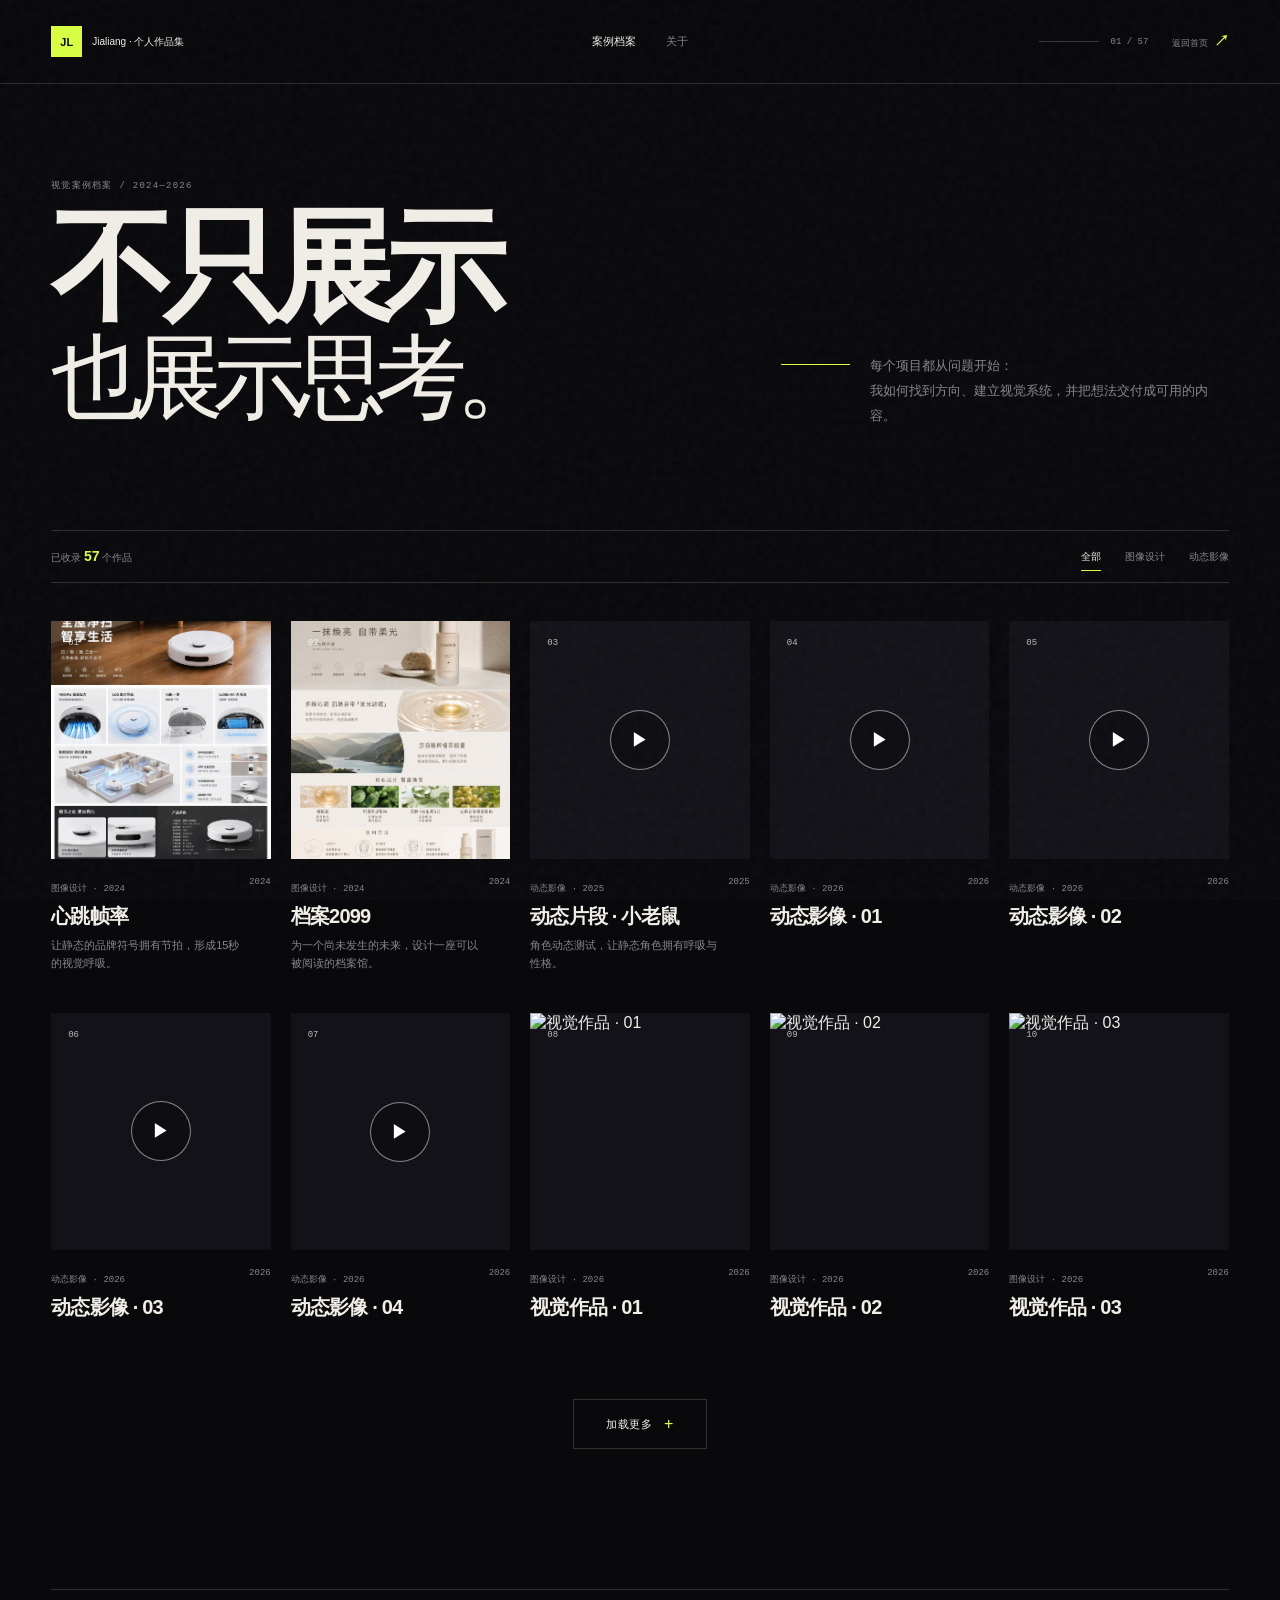
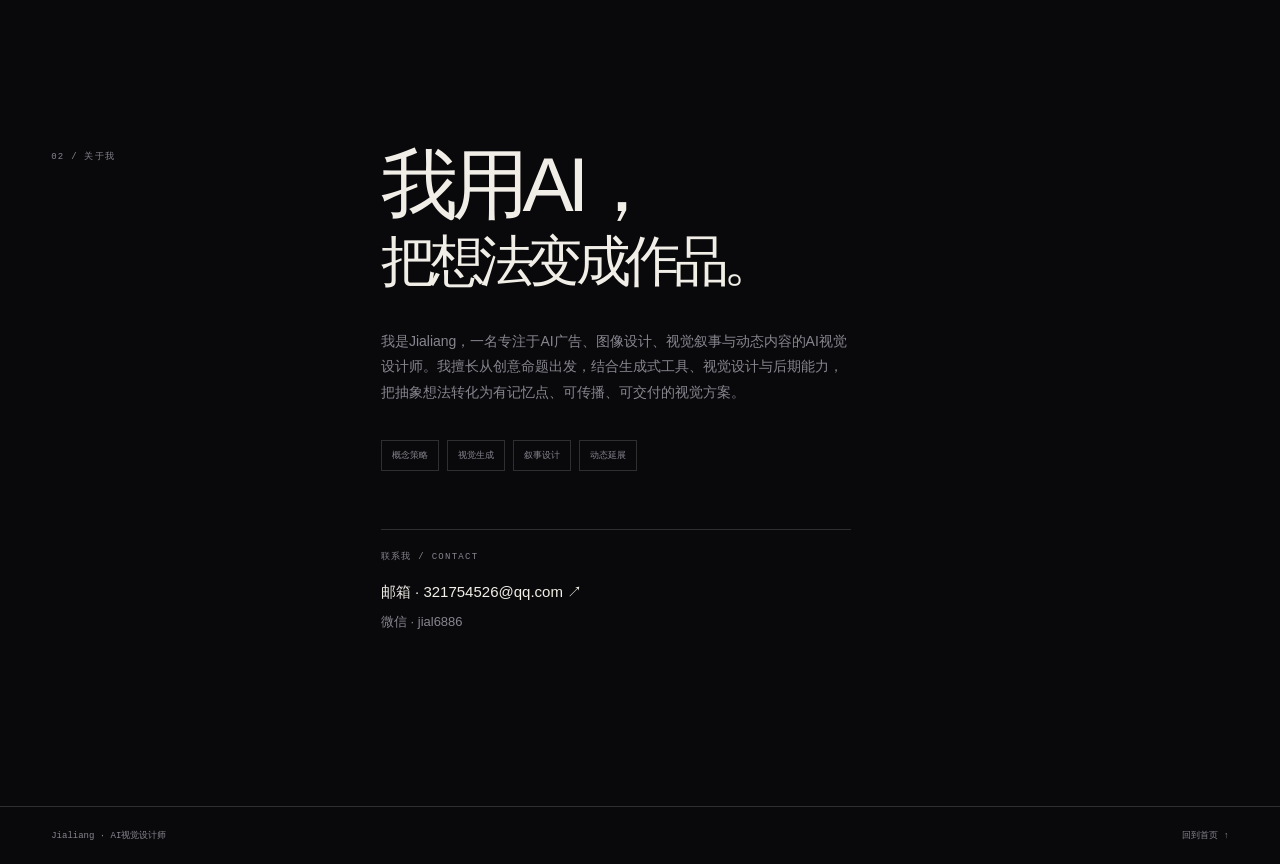
==== commit 72507916: "update works.html" ====
--- a/works.html
+++ b/works.html
@@ -5,10 +5,10 @@
 <meta name="viewport" content="width=device-width,initial-scale=1">
 <meta name="description" content="AI视觉设计案例档案">
 <title>案例档案｜Jialiang</title>
-<link rel="stylesheet" href="styles.css?v=20260819">
+<link rel="stylesheet" href="styles.css?v=20260819b">
 <link rel="stylesheet" href="gallery.css?v=20260818b">
 <link rel="stylesheet" href="contact.css">
-<script src="portfolio-data.js?v=20260819"></script>
+<script src="portfolio-data.js?v=20260819c"></script>
 </head>
 <body class="works-page">
 <div class="noise"></div>
--- a/styles.css
+++ b/styles.css
@@ -1,3 +1,3 @@
 :root{--bg:#09090c;--panel:#121218;--white:#f1eee7;--muted:#88858e;--line:rgba(241,238,231,.16);--lime:#d9ff43;--violet:#8270ff;--serif:Georgia,'Times New Roman',serif}*{box-sizing:border-box}html{scroll-behavior:smooth}body{margin:0;background:var(--bg);color:var(--white);font-family:"Microsoft YaHei UI","Microsoft YaHei",Arial,sans-serif}body.no-scroll{overflow:hidden}a{text-decoration:none;color:inherit}button{font:inherit;color:inherit}.noise{position:fixed;inset:0;pointer-events:none;z-index:20;opacity:.035;background-image:url("data:image/svg+xml,%3Csvg viewBox='0 0 160 160' xmlns='http://www.w3.org/2000/svg'%3E%3Cfilter id='n'%3E%3CfeTurbulence type='fractalNoise' baseFrequency='.8' numOctaves='3'/%3E%3C/filter%3E%3Crect width='100%25' height='100%25' filter='url(%23n)'/%3E%3C/svg%3E")}.logo{display:flex;align-items:center;gap:10px}.logo i{display:grid;place-items:center;width:31px;height:31px;background:var(--lime);color:#09090c;font:700 11px Arial;font-style:normal}.logo span{font-size:10px}.home-page{min-height:100vh;overflow:hidden}.home-header,.home-footer{position:relative;z-index:2;display:flex;align-items:center;justify-content:space-between;padding:26px 4vw;font-size:11px;color:var(--muted)}.header-status{display:flex;align-items:center;gap:8px}.header-status b{width:6px;height:6px;background:var(--lime);border-radius:50%;box-shadow:0 0 0 4px rgba(217,255,67,.12)}.home-main{position:relative;display:grid;place-items:center;min-height:calc(100vh - 120px);padding:40px 8vw}.home-center{position:relative;z-index:2;width:min(860px,100%);text-align:center}.home-kicker{font-size:12px;color:var(--muted);letter-spacing:.08em;margin-bottom:28px}.home-kicker span{color:var(--lime)}.home-center h1{font:600 clamp(70px,12vw,220px)/.82 Arial,sans-serif;letter-spacing:-.09em;margin:0}.home-center h1 em{font:400 .72em var(--serif)}.home-center p{font-size:14px;line-height:1.8;color:var(--muted);margin:35px 0 42px}.enter-button{display:inline-flex;align-items:center;gap:28px;padding:17px 19px 17px 24px;border:1px solid var(--lime);color:var(--lime);font-size:13px;transition:.3s}.enter-button i{display:grid;place-items:center;width:30px;height:30px;background:var(--lime);color:#09090c;font-style:normal;font-size:18px;transition:.3s}.enter-button:hover{background:var(--lime);color:#09090c}.enter-button:hover i{transform:rotate(45deg)}.home-vertical,.home-side-note,.home-scroll{position:absolute;font:10px/1.5 Consolas,monospace;color:var(--muted);letter-spacing:.08em}.home-vertical{left:4vw;top:50%;writing-mode:vertical-rl;transform:translateY(-50%)}.home-vertical small,.home-scroll span{color:var(--lime)}.home-side-note{right:4vw;top:50%;transform:translateY(-50%)}.home-scroll{bottom:40px;left:50%;transform:translateX(-50%)}.home-footer{border-top:1px solid var(--line);padding-top:16px}.home-orbit{position:absolute;border:1px solid rgba(130,112,255,.42);border-radius:50%;pointer-events:none}.orbit-one{width:70vw;height:70vw;max-width:940px;max-height:940px;left:50%;top:50%;transform:translate(-50%,-50%) rotate(18deg);box-shadow:0 0 120px rgba(130,112,255,.12);animation:float 12s ease-in-out infinite}.orbit-two{width:47vw;height:47vw;max-width:620px;max-height:620px;left:50%;top:50%;transform:translate(-50%,-50%) rotate(-28deg);border-color:rgba(217,255,67,.2);animation:float 9s ease-in-out infinite reverse}.cursor-glow{position:fixed;left:0;top:0;width:580px;height:580px;margin:-290px 0 0 -290px;border-radius:50%;pointer-events:none;z-index:1;background:radial-gradient(circle,rgba(130,112,255,.15),rgba(217,255,67,.05) 42%,transparent 68%);opacity:0;transition:opacity .6s}@media(pointer:fine){.cursor-glow{opacity:1}}@keyframes float{50%{transform:translate(-50%,-50%) rotate(28deg) scale(1.03)}}
-.works-header{height:84px;display:grid;grid-template-columns:1fr auto 1fr;align-items:center;padding:0 4vw;border-bottom:1px solid var(--line);position:sticky;top:0;z-index:15;background:rgba(9,9,12,.88);backdrop-filter:blur(18px)}.works-header nav{display:flex;gap:30px;font-size:11px;color:var(--muted)}.works-header nav a.active{color:var(--white)}.header-tools{display:flex;align-items:center;justify-content:flex-end;gap:12px;font:9px Consolas,monospace;color:var(--muted)}.page-progress{width:60px;height:1px;background:#38383f}.page-progress i{display:block;width:20%;height:1px;background:var(--lime);transition:width .25s}.back-home{margin-left:12px}.back-home b{color:var(--lime);font-size:15px}.works-main{max-width:1420px;margin:auto;padding:95px 4vw 130px}.works-intro{display:grid;grid-template-columns:1fr 38%;align-items:end;padding-bottom:90px}.overline{font:9px Consolas,monospace;letter-spacing:.14em;color:var(--muted);margin:0 0 26px}.works-intro h1{font:600 clamp(72px,9.5vw,200px)/.81 Arial,sans-serif;letter-spacing:-.09em;margin:0}.works-intro h1 em{font:400 .76em var(--serif)}.works-desc{display:flex;align-items:flex-start;gap:20px;padding-bottom:12px}.works-desc p{font-size:13px;line-height:1.9;color:var(--muted);margin:0}.intro-line{width:70px;height:1px;background:var(--lime);margin-top:10px}.works-toolbar{display:flex;justify-content:space-between;align-items:center;border-block:1px solid var(--line);padding:17px 0;margin-bottom:38px}.works-count{font-size:10px;color:var(--muted)}.works-count strong{color:var(--lime);font-size:14px}.filters{display:flex;gap:24px}.filter{border:0;background:none;padding:0;color:var(--muted);font-size:10px;cursor:pointer;position:relative}.filter:after{content:'';position:absolute;left:0;right:0;bottom:-7px;height:1px;background:var(--lime);transform:scaleX(0);transition:.25s}.filter.active,.filter:hover{color:var(--white)}.filter.active:after{transform:scaleX(1)}.works-grid{display:grid;grid-template-columns:repeat(2,1fr);gap:78px 26px}.work-card[hidden]{display:none}.featured{grid-column:span 2}.case-trigger{display:block;width:100%;padding:0;border:0;background:none;text-align:left;cursor:pointer}.work-image{position:relative;overflow:hidden;background:var(--panel);aspect-ratio:1.3}.featured .work-image{aspect-ratio:2.06}.work-image img{width:100%;height:100%;object-fit:cover;transition:transform .8s cubic-bezier(.2,.7,.2,1),filter .45s}.work-image:after{content:'';position:absolute;inset:0;background:rgba(9,9,12,0);transition:.4s}.work-card:hover img{transform:scale(1.055);filter:saturate(1.18)}.work-card:hover .work-image:after{background:rgba(9,9,12,.2)}.image-index{position:absolute;z-index:2;top:17px;left:17px;font:9px Consolas,monospace;color:rgba(255,255,255,.72)}.view-mark{position:absolute;z-index:2;right:18px;bottom:18px;padding:11px 13px;background:var(--lime);color:#09090c;font-size:10px;opacity:0;transform:translateY(10px);transition:.35s}.work-card:hover .view-mark{opacity:1;transform:none}.work-info{display:flex;justify-content:space-between;padding-top:18px}.work-info small,.work-info time{font:9px Consolas,monospace;color:var(--muted)}.work-info h2{font-size:26px;letter-spacing:-.05em;margin:9px 0 5px}.work-info p{font-size:11px;color:var(--muted);margin:0;max-width:500px}.works-about{display:grid;grid-template-columns:20% 1fr;gap:8%;padding:160px 0 45px;border-top:1px solid var(--line);margin-top:140px}.works-about h2{font:500 clamp(50px,6vw,88px)/.9 Arial,sans-serif;letter-spacing:-.08em;margin:0 0 30px}.works-about h2 em{font:400 .72em var(--serif)}.works-about>div>p{max-width:470px;font-size:14px;line-height:1.8;color:var(--muted)}.about-tags{display:flex;gap:8px;flex-wrap:wrap;margin-top:35px}.about-tags span{border:1px solid var(--line);padding:8px 10px;font-size:9px;color:var(--muted)}.works-footer{display:flex;justify-content:space-between;padding:22px 4vw;border-top:1px solid var(--line);color:var(--muted);font:9px Consolas,monospace}.case-overlay{position:fixed;inset:0;z-index:30;background:rgba(0,0,0,.76);backdrop-filter:blur(12px);opacity:0;pointer-events:none;transition:opacity .4s;overflow:auto}.case-overlay.open{opacity:1;pointer-events:auto}.case-close{position:fixed;z-index:33;right:28px;top:22px;width:44px;height:44px;border:1px solid rgba(255,255,255,.3);background:#09090c;color:var(--white);font-size:27px;cursor:pointer}.case-panel{min-height:100vh;background:#101015;width:min(1180px,94vw);margin-left:auto;transform:translateX(100%);transition:transform .55s cubic-bezier(.76,0,.24,1)}.case-overlay.open .case-panel{transform:none}.case-hero{display:grid;grid-template-columns:58% 42%;min-height:620px}.case-hero>img{width:100%;height:100%;object-fit:cover}.case-hero>div{padding:95px 58px;display:flex;flex-direction:column;justify-content:flex-end}.case-hero h2{font:600 clamp(52px,6vw,90px)/.88 Arial;margin:0 0 28px;letter-spacing:-.07em}.case-hero>div>p:last-child{font-size:14px;line-height:1.8;color:var(--muted)}.case-body{padding:65px 6vw 85px}.case-facts{display:grid;grid-template-columns:repeat(3,1fr);border-block:1px solid var(--line);padding:20px 0;margin-bottom:75px}.case-facts span{font-size:9px;color:var(--muted);border-right:1px solid var(--line);padding-left:20px}.case-facts span:first-child{padding-left:0}.case-facts span:last-child{border:0}.case-facts strong{display:block;color:var(--white);font-size:12px;font-weight:400;margin-top:8px}.case-sections{display:grid;grid-template-columns:repeat(3,1fr);gap:42px}.case-sections section{border-top:1px solid var(--line);padding-top:16px}.case-sections small{font:9px Consolas,monospace;color:var(--lime)}.case-sections p{font-size:13px;line-height:1.8;color:#aaa7ae}.case-gallery{margin-top:76px;border-top:1px solid var(--line);padding-top:24px}.case-gallery img{display:block;width:100%;background:#15151c}.case-next{display:flex;justify-content:space-between;align-items:center;border-top:1px solid var(--line);margin-top:75px;padding-top:20px;font-size:10px;color:var(--muted)}.case-next button{border:0;background:none;color:var(--lime);cursor:pointer}.work-card{opacity:0;transform:translateY(30px);transition:opacity .8s cubic-bezier(.2,.7,.2,1),transform .8s cubic-bezier(.2,.7,.2,1)}.work-card.revealed{opacity:1;transform:none}.home-center>*{opacity:0;animation:enterUp 1s cubic-bezier(.2,.7,.2,1) forwards}.home-center>*:nth-child(1){animation-delay:.08s}.home-center>*:nth-child(2){animation-delay:.16s}.home-center>*:nth-child(3){animation-delay:.28s}.home-center>*:nth-child(4){animation-delay:.4s}@keyframes enterUp{from{opacity:0;transform:translateY(28px);filter:blur(7px)}to{opacity:1;transform:none;filter:none}}
+.works-header{height:84px;display:grid;grid-template-columns:1fr auto 1fr;align-items:center;padding:0 4vw;border-bottom:1px solid var(--line);position:sticky;top:0;z-index:15;background:rgba(9,9,12,.88);backdrop-filter:blur(18px)}.works-header nav{display:flex;gap:30px;font-size:11px;color:var(--muted)}.works-header nav a.active{color:var(--white)}.header-tools{display:flex;align-items:center;justify-content:flex-end;gap:12px;font:9px Consolas,monospace;color:var(--muted)}.page-progress{width:60px;height:1px;background:#38383f}.page-progress i{display:block;width:20%;height:1px;background:var(--lime);transition:width .25s}.back-home{margin-left:12px}.back-home b{color:var(--lime);font-size:15px}.works-main{margin:auto;padding:95px 4vw 130px}.works-intro{display:grid;grid-template-columns:1fr 38%;align-items:end;padding-bottom:90px}.overline{font:9px Consolas,monospace;letter-spacing:.14em;color:var(--muted);margin:0 0 26px}.works-intro h1{font:600 clamp(72px,9.5vw,200px)/.81 Arial,sans-serif;letter-spacing:-.09em;margin:0}.works-intro h1 em{font:400 .76em var(--serif)}.works-desc{display:flex;align-items:flex-start;gap:20px;padding-bottom:12px}.works-desc p{font-size:13px;line-height:1.9;color:var(--muted);margin:0}.intro-line{width:70px;height:1px;background:var(--lime);margin-top:10px}.works-toolbar{display:flex;justify-content:space-between;align-items:center;border-block:1px solid var(--line);padding:17px 0;margin-bottom:38px}.works-count{font-size:10px;color:var(--muted)}.works-count strong{color:var(--lime);font-size:14px}.filters{display:flex;gap:24px}.filter{border:0;background:none;padding:0;color:var(--muted);font-size:10px;cursor:pointer;position:relative}.filter:after{content:'';position:absolute;left:0;right:0;bottom:-7px;height:1px;background:var(--lime);transform:scaleX(0);transition:.25s}.filter.active,.filter:hover{color:var(--white)}.filter.active:after{transform:scaleX(1)}.works-grid{display:grid;grid-template-columns:repeat(2,1fr);gap:78px 26px}.work-card[hidden]{display:none}.featured{grid-column:span 2}.case-trigger{display:block;width:100%;padding:0;border:0;background:none;text-align:left;cursor:pointer}.work-image{position:relative;overflow:hidden;background:var(--panel);aspect-ratio:1.3}.featured .work-image{aspect-ratio:2.06}.work-image img{width:100%;height:100%;object-fit:cover;transition:transform .8s cubic-bezier(.2,.7,.2,1),filter .45s}.work-image:after{content:'';position:absolute;inset:0;background:rgba(9,9,12,0);transition:.4s}.work-card:hover img{transform:scale(1.055);filter:saturate(1.18)}.work-card:hover .work-image:after{background:rgba(9,9,12,.2)}.image-index{position:absolute;z-index:2;top:17px;left:17px;font:9px Consolas,monospace;color:rgba(255,255,255,.72)}.view-mark{position:absolute;z-index:2;right:18px;bottom:18px;padding:11px 13px;background:var(--lime);color:#09090c;font-size:10px;opacity:0;transform:translateY(10px);transition:.35s}.work-card:hover .view-mark{opacity:1;transform:none}.work-info{display:flex;justify-content:space-between;padding-top:18px}.work-info small,.work-info time{font:9px Consolas,monospace;color:var(--muted)}.work-info h2{font-size:26px;letter-spacing:-.05em;margin:9px 0 5px}.work-info p{font-size:11px;color:var(--muted);margin:0;max-width:500px}.works-about{display:grid;grid-template-columns:20% 1fr;gap:8%;padding:160px 0 45px;border-top:1px solid var(--line);margin-top:140px}.works-about h2{font:500 clamp(50px,6vw,88px)/.9 Arial,sans-serif;letter-spacing:-.08em;margin:0 0 30px}.works-about h2 em{font:400 .72em var(--serif)}.works-about>div>p{max-width:470px;font-size:14px;line-height:1.8;color:var(--muted)}.about-tags{display:flex;gap:8px;flex-wrap:wrap;margin-top:35px}.about-tags span{border:1px solid var(--line);padding:8px 10px;font-size:9px;color:var(--muted)}.works-footer{display:flex;justify-content:space-between;padding:22px 4vw;border-top:1px solid var(--line);color:var(--muted);font:9px Consolas,monospace}.case-overlay{position:fixed;inset:0;z-index:30;background:rgba(0,0,0,.76);backdrop-filter:blur(12px);opacity:0;pointer-events:none;transition:opacity .4s;overflow:auto}.case-overlay.open{opacity:1;pointer-events:auto}.case-close{position:fixed;z-index:33;right:28px;top:22px;width:44px;height:44px;border:1px solid rgba(255,255,255,.3);background:#09090c;color:var(--white);font-size:27px;cursor:pointer}.case-panel{min-height:100vh;background:#101015;width:min(1180px,94vw);margin-left:auto;transform:translateX(100%);transition:transform .55s cubic-bezier(.76,0,.24,1)}.case-overlay.open .case-panel{transform:none}.case-hero{display:grid;grid-template-columns:58% 42%;min-height:620px}.case-hero>img{width:100%;height:100%;object-fit:cover}.case-hero>div{padding:95px 58px;display:flex;flex-direction:column;justify-content:flex-end}.case-hero h2{font:600 clamp(52px,6vw,90px)/.88 Arial;margin:0 0 28px;letter-spacing:-.07em}.case-hero>div>p:last-child{font-size:14px;line-height:1.8;color:var(--muted)}.case-body{padding:65px 6vw 85px}.case-facts{display:grid;grid-template-columns:repeat(3,1fr);border-block:1px solid var(--line);padding:20px 0;margin-bottom:75px}.case-facts span{font-size:9px;color:var(--muted);border-right:1px solid var(--line);padding-left:20px}.case-facts span:first-child{padding-left:0}.case-facts span:last-child{border:0}.case-facts strong{display:block;color:var(--white);font-size:12px;font-weight:400;margin-top:8px}.case-sections{display:grid;grid-template-columns:repeat(3,1fr);gap:42px}.case-sections section{border-top:1px solid var(--line);padding-top:16px}.case-sections small{font:9px Consolas,monospace;color:var(--lime)}.case-sections p{font-size:13px;line-height:1.8;color:#aaa7ae}.case-gallery{margin-top:76px;border-top:1px solid var(--line);padding-top:24px}.case-gallery img{display:block;width:100%;background:#15151c}.case-next{display:flex;justify-content:space-between;align-items:center;border-top:1px solid var(--line);margin-top:75px;padding-top:20px;font-size:10px;color:var(--muted)}.case-next button{border:0;background:none;color:var(--lime);cursor:pointer}.work-card{opacity:0;transform:translateY(30px);transition:opacity .8s cubic-bezier(.2,.7,.2,1),transform .8s cubic-bezier(.2,.7,.2,1)}.work-card.revealed{opacity:1;transform:none}.home-center>*{opacity:0;animation:enterUp 1s cubic-bezier(.2,.7,.2,1) forwards}.home-center>*:nth-child(1){animation-delay:.08s}.home-center>*:nth-child(2){animation-delay:.16s}.home-center>*:nth-child(3){animation-delay:.28s}.home-center>*:nth-child(4){animation-delay:.4s}@keyframes enterUp{from{opacity:0;transform:translateY(28px);filter:blur(7px)}to{opacity:1;transform:none;filter:none}}
 @media(max-width:760px){.home-header,.home-footer{padding-inline:20px}.home-main{padding:30px 20px}.home-vertical{left:20px;top:20px;transform:none;writing-mode:horizontal-tb}.home-side-note{display:none}.home-center h1{font-size:clamp(66px,19vw,120px)}.works-header{padding:0 20px;height:72px;grid-template-columns:1fr auto}.works-header nav,.page-progress,.header-tools>span{display:none}.works-main{padding:60px 20px 80px}.works-intro{display:block;padding-bottom:55px}.works-intro h1{font-size:74px}.works-desc{margin-top:38px}.works-toolbar{display:block}.filters{overflow:auto;white-space:nowrap;margin-top:20px;padding-bottom:7px}.works-grid{display:block}.work-card,.featured{margin-bottom:55px;opacity:1;transform:none;transition:none}.work-image,.featured .work-image{aspect-ratio:1.18}.works-about{display:block;padding-top:80px;margin-top:80px}.works-about h2{font-size:55px}.case-panel{width:100vw}.case-hero{display:block}.case-hero>img{height:45vh}.case-hero>div{padding:55px 24px}.case-body{padding:45px 24px}.case-facts,.case-sections{grid-template-columns:1fr}.case-facts span{border-right:0;border-bottom:1px solid var(--line);padding:14px 0}.case-sections{gap:28px}.case-close{right:14px;top:14px}.works-footer{padding-inline:20px}}
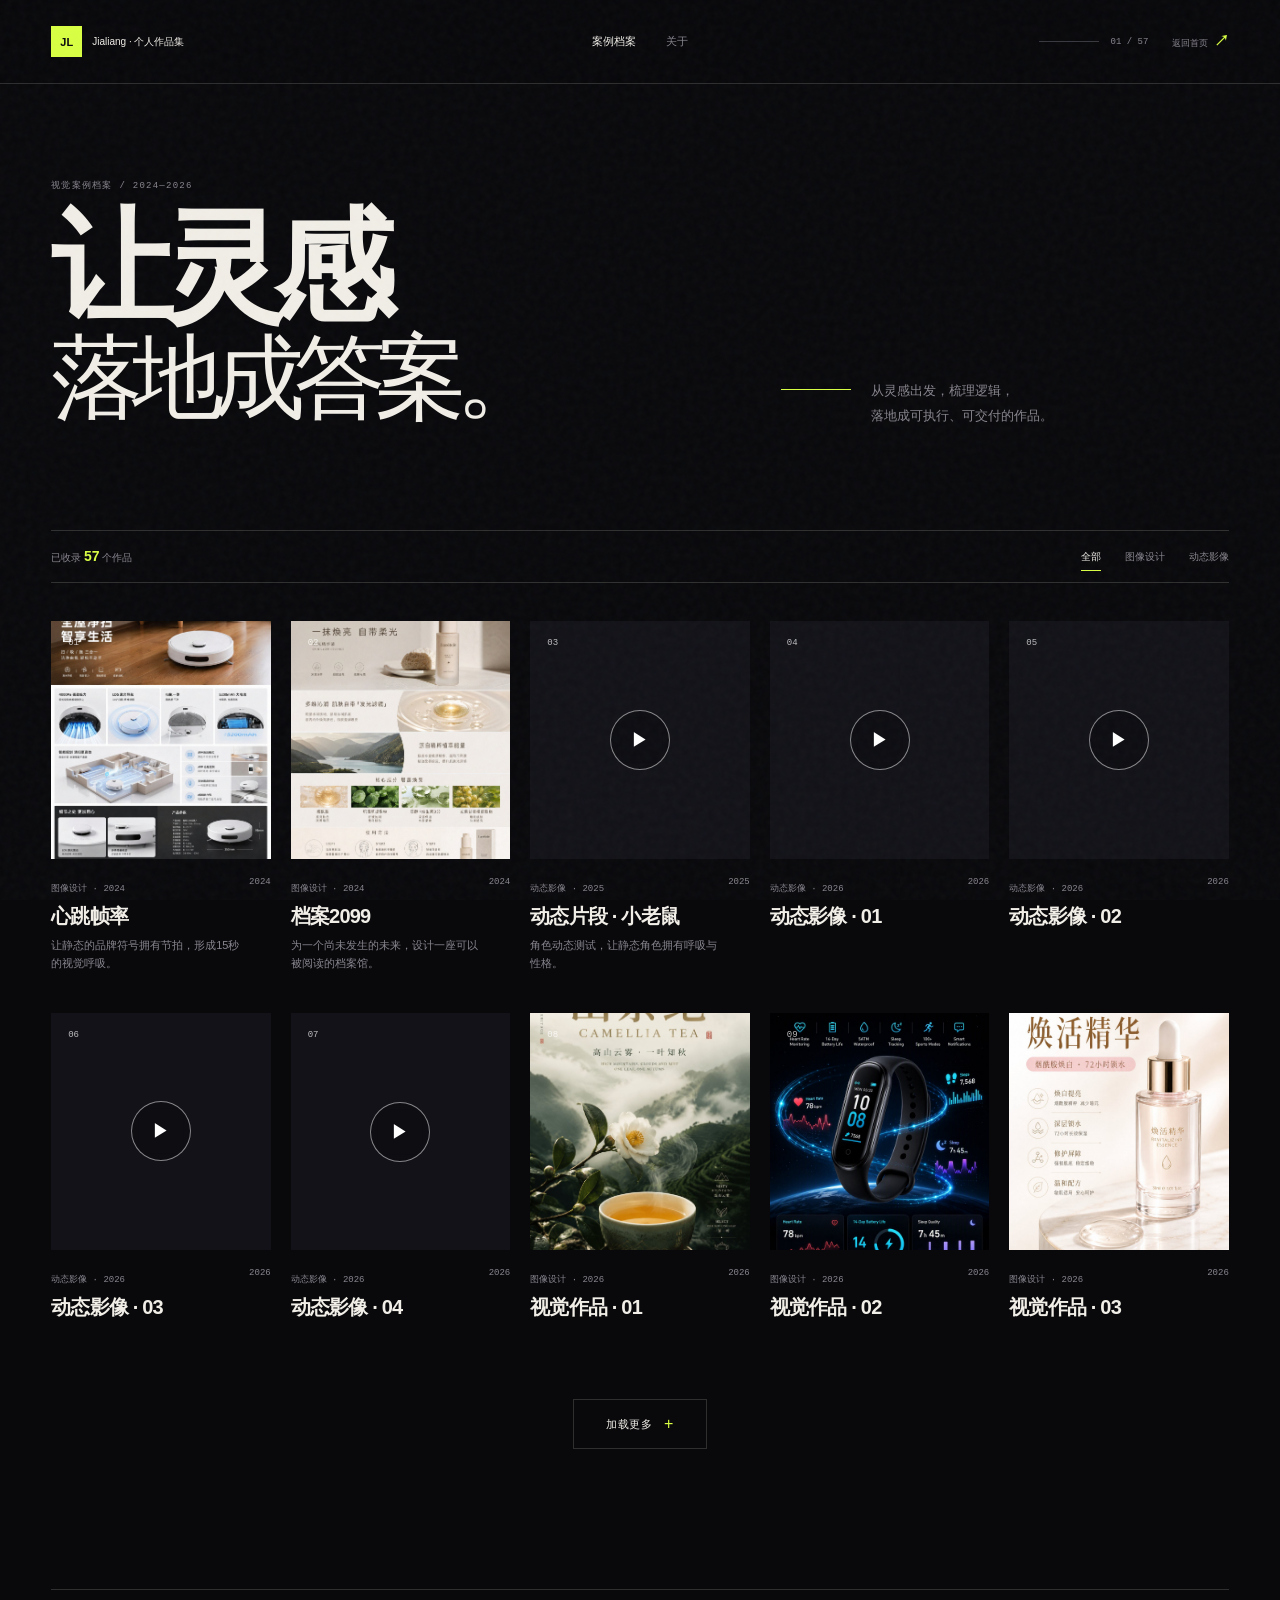
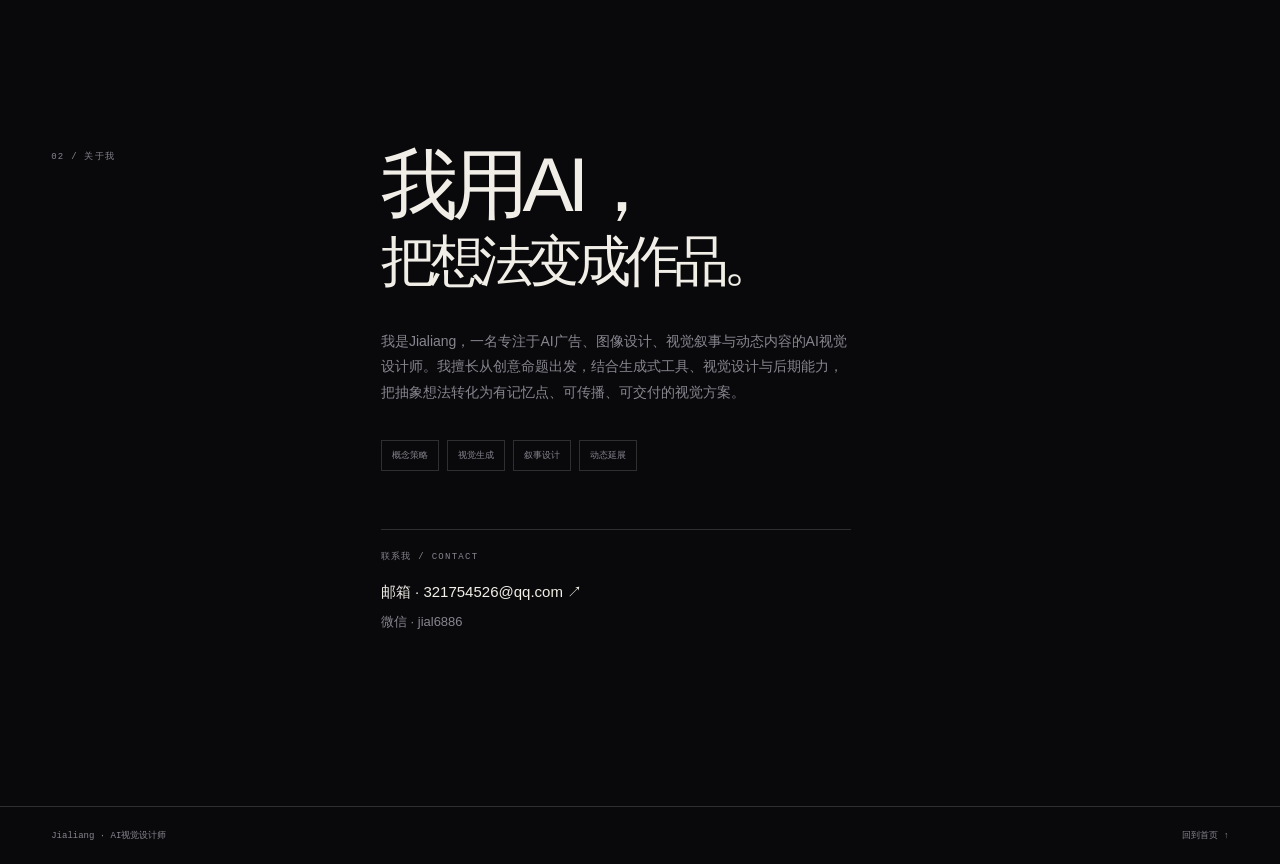
==== commit 3b12aff6: "update works.html" ====
--- a/works.html
+++ b/works.html
@@ -27,11 +27,11 @@
   <section class="works-intro">
     <div>
       <p class="overline">视觉案例档案 / 2024—2026</p>
-      <h1>不只展示<br><em>也展示思考。</em></h1>
+      <h1>让灵感<br><em>落地成答案。</em></h1>
     </div>
     <div class="works-desc">
       <span class="intro-line"></span>
-      <p>每个项目都从问题开始：<br>我如何找到方向、建立视觉系统，并把想法交付成可用的内容。</p>
+      <p>从灵感出发，梳理逻辑，<br>落地成可执行、可交付的作品。</p>
     </div>
   </section>
 
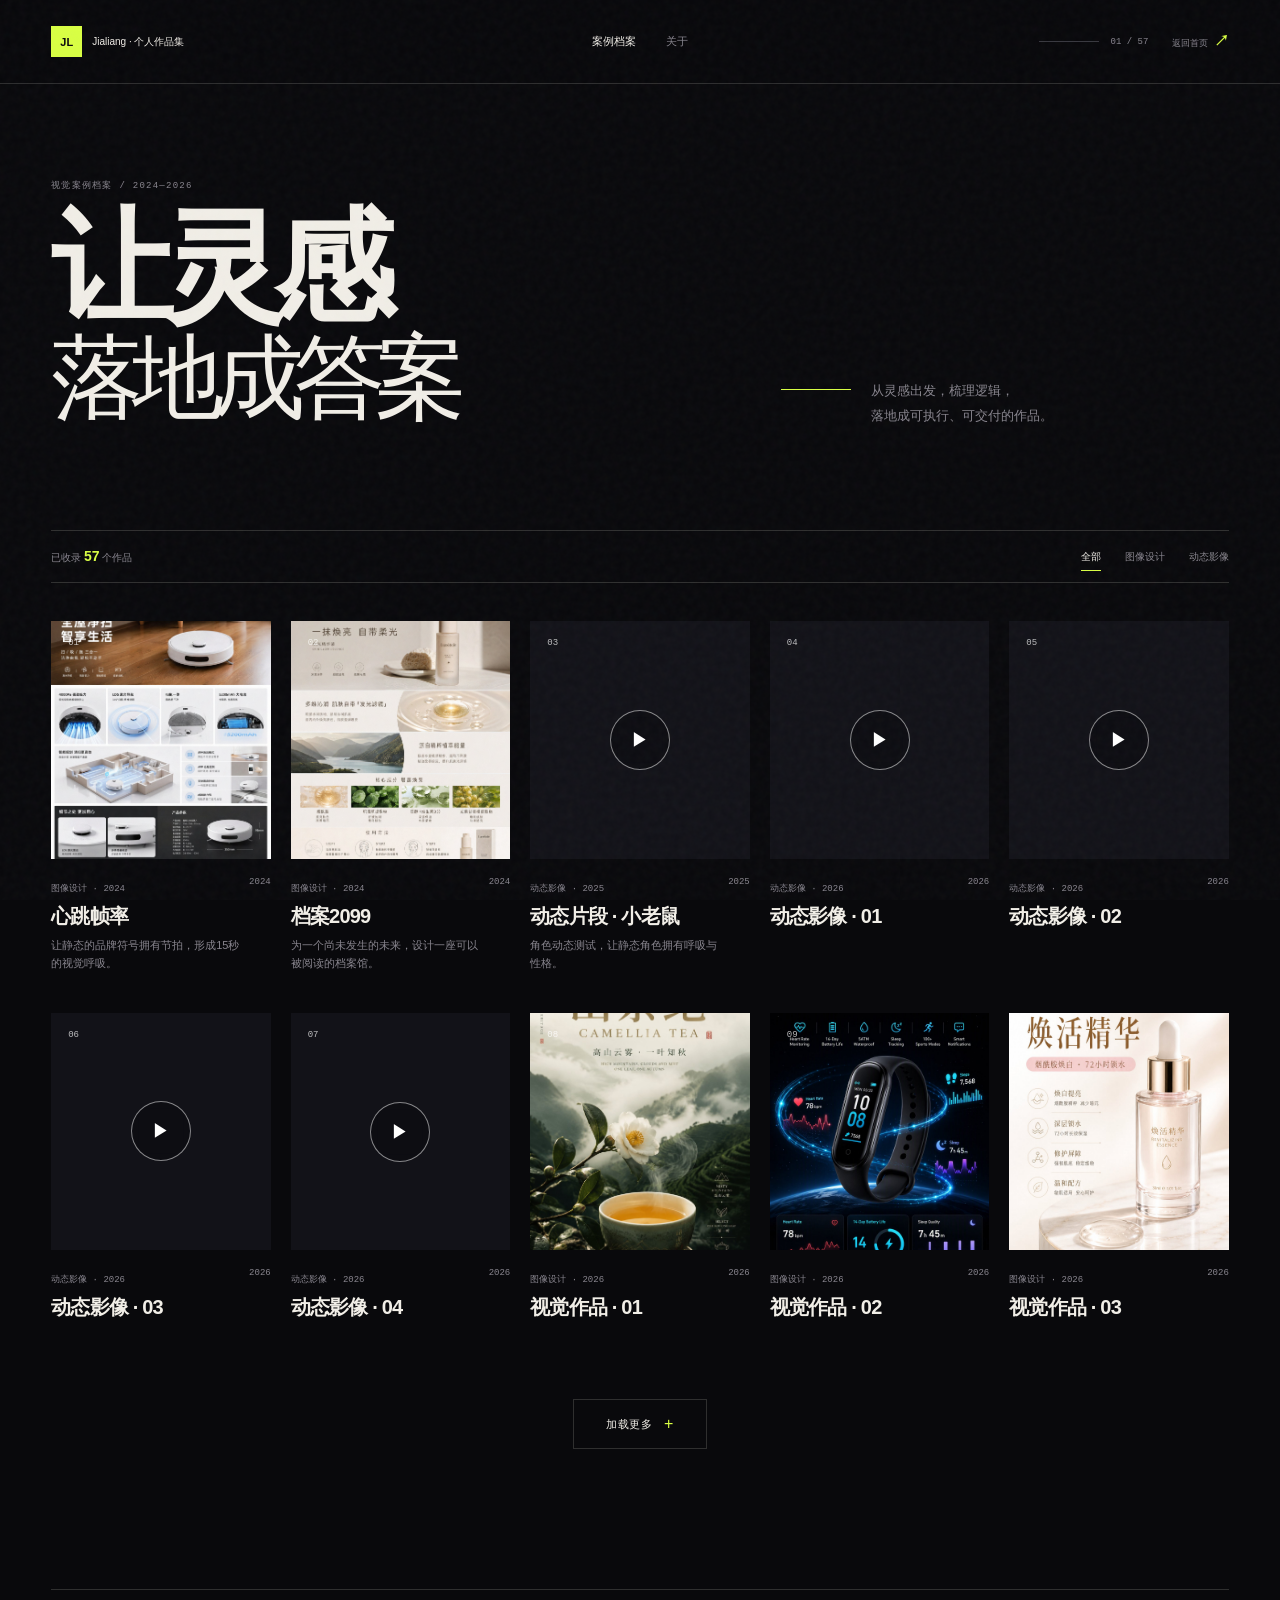
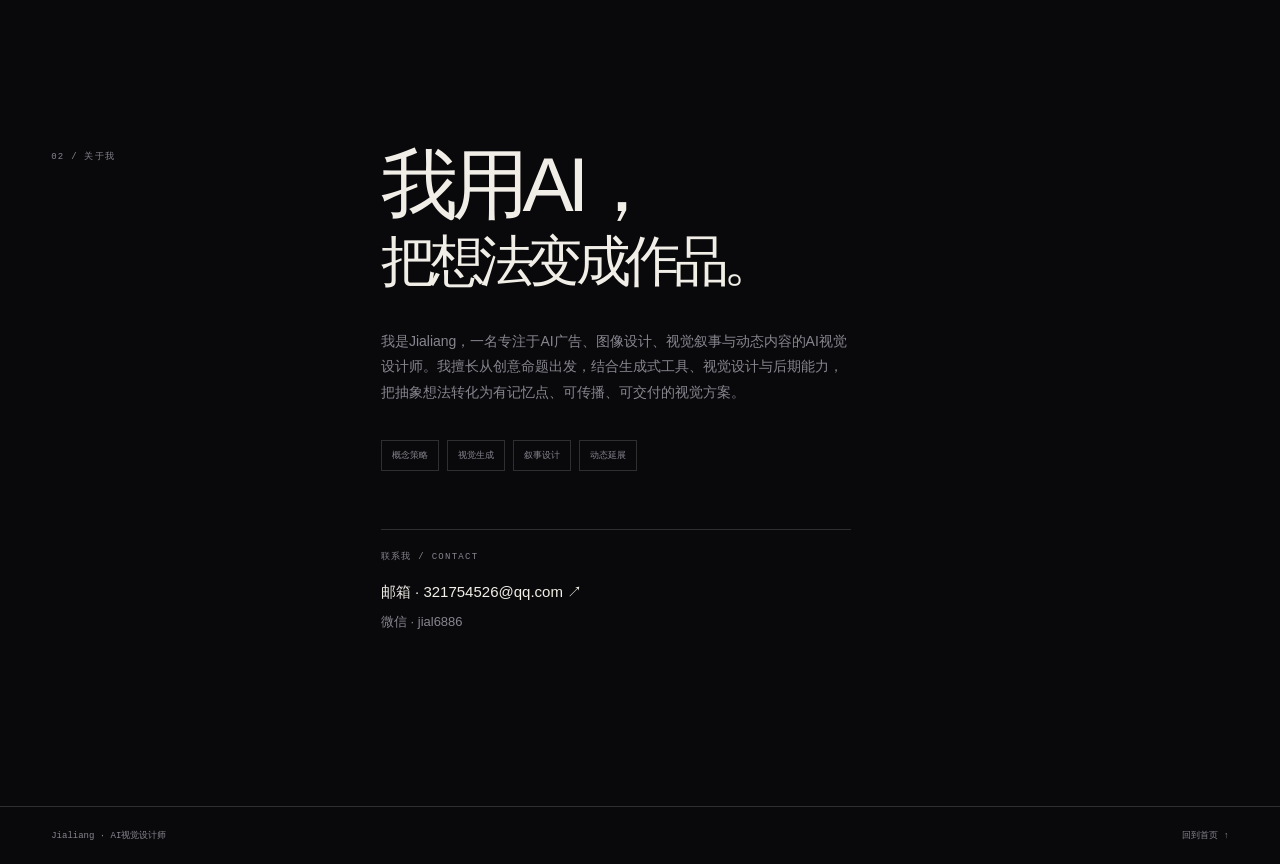
==== commit 816695d5: "update works.html" ====
--- a/works.html
+++ b/works.html
@@ -27,7 +27,7 @@
   <section class="works-intro">
     <div>
       <p class="overline">视觉案例档案 / 2024—2026</p>
-      <h1>让灵感<br><em>落地成答案。</em></h1>
+      <h1>让灵感<br><em>落地成答案</em></h1>
     </div>
     <div class="works-desc">
       <span class="intro-line"></span>
